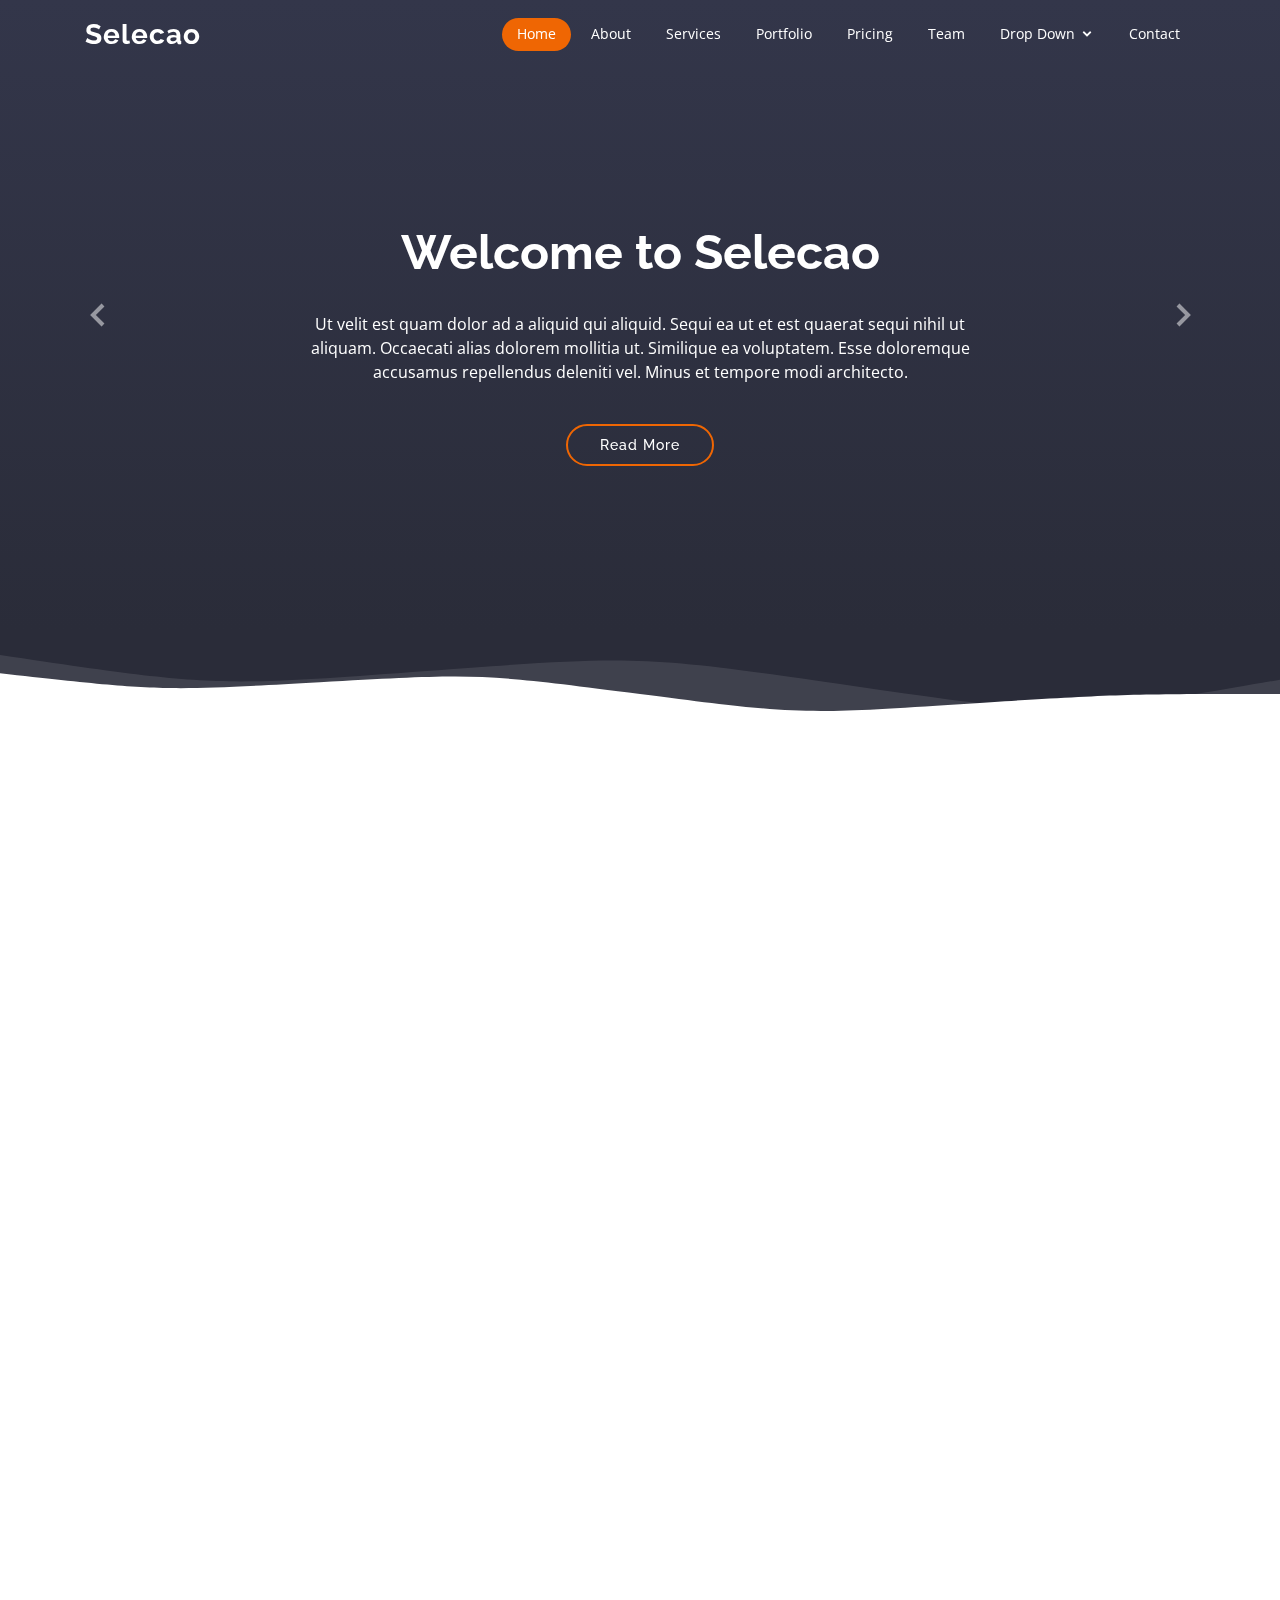
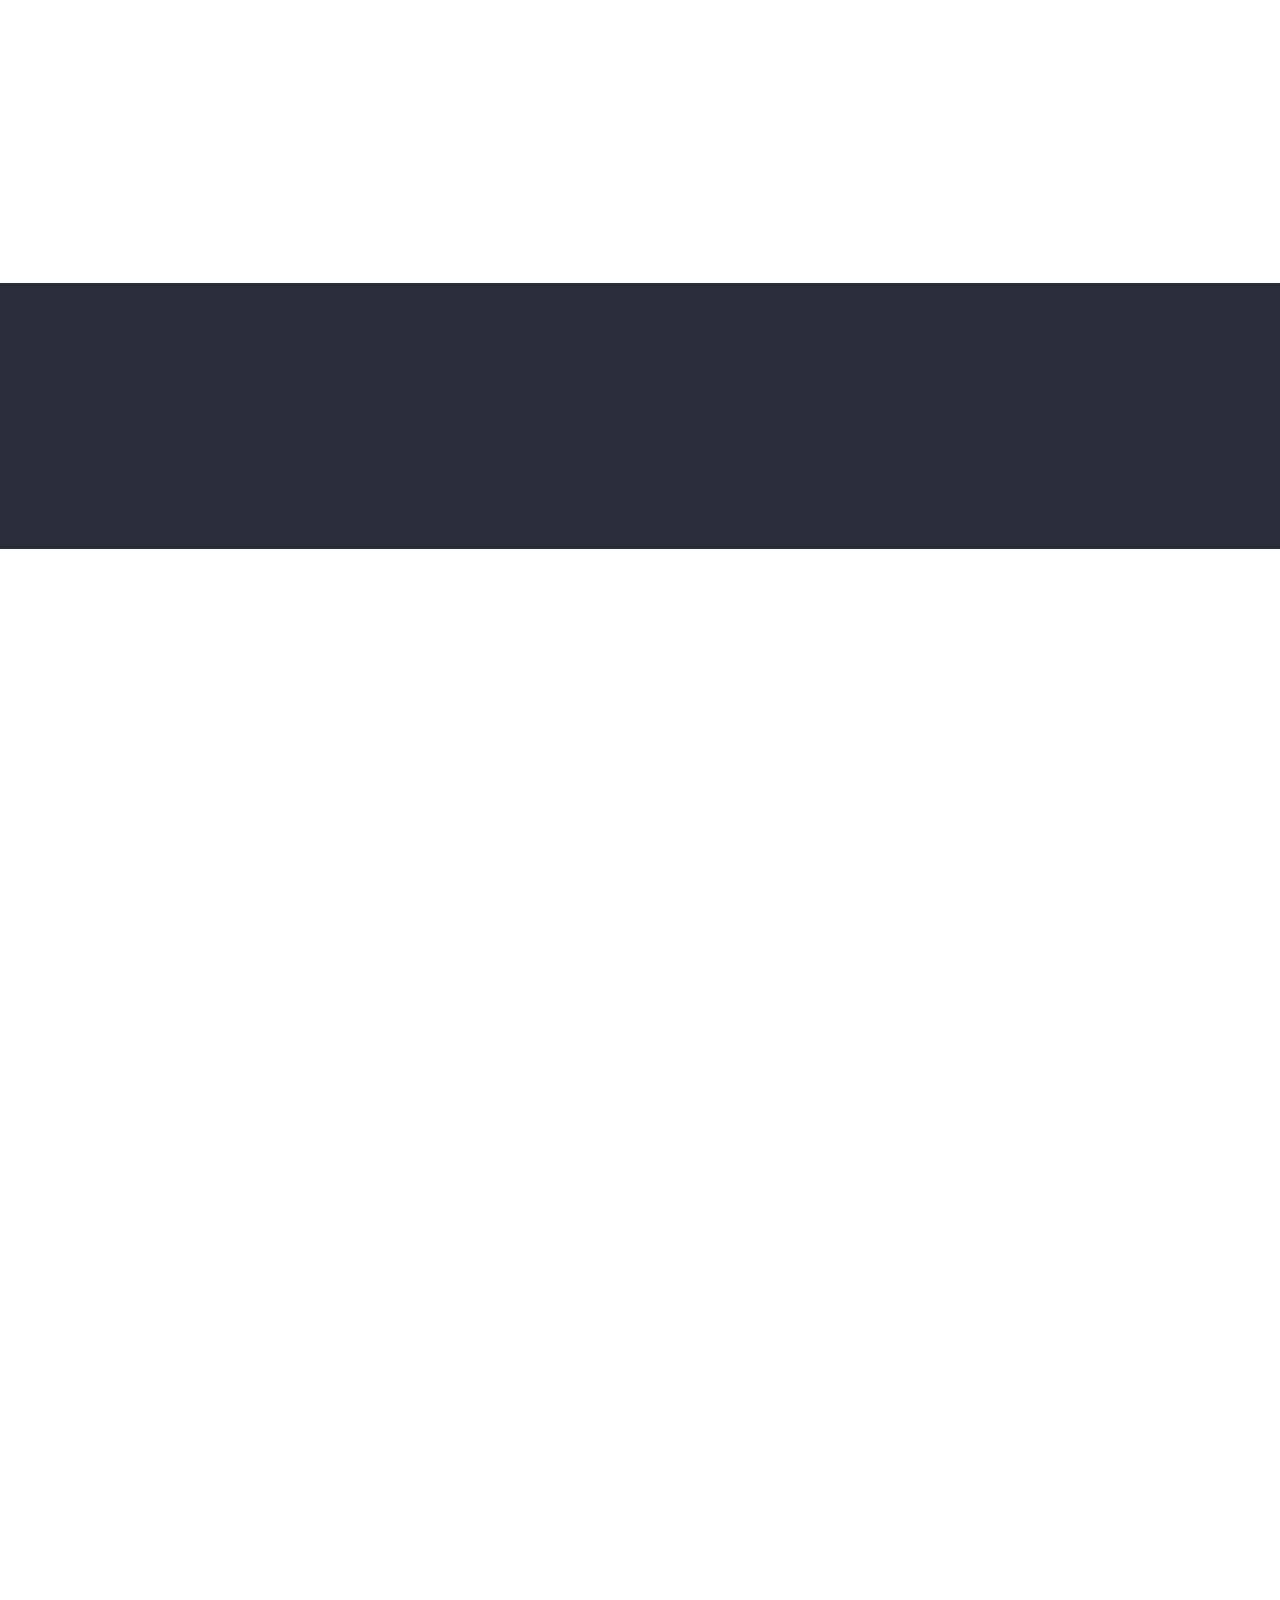
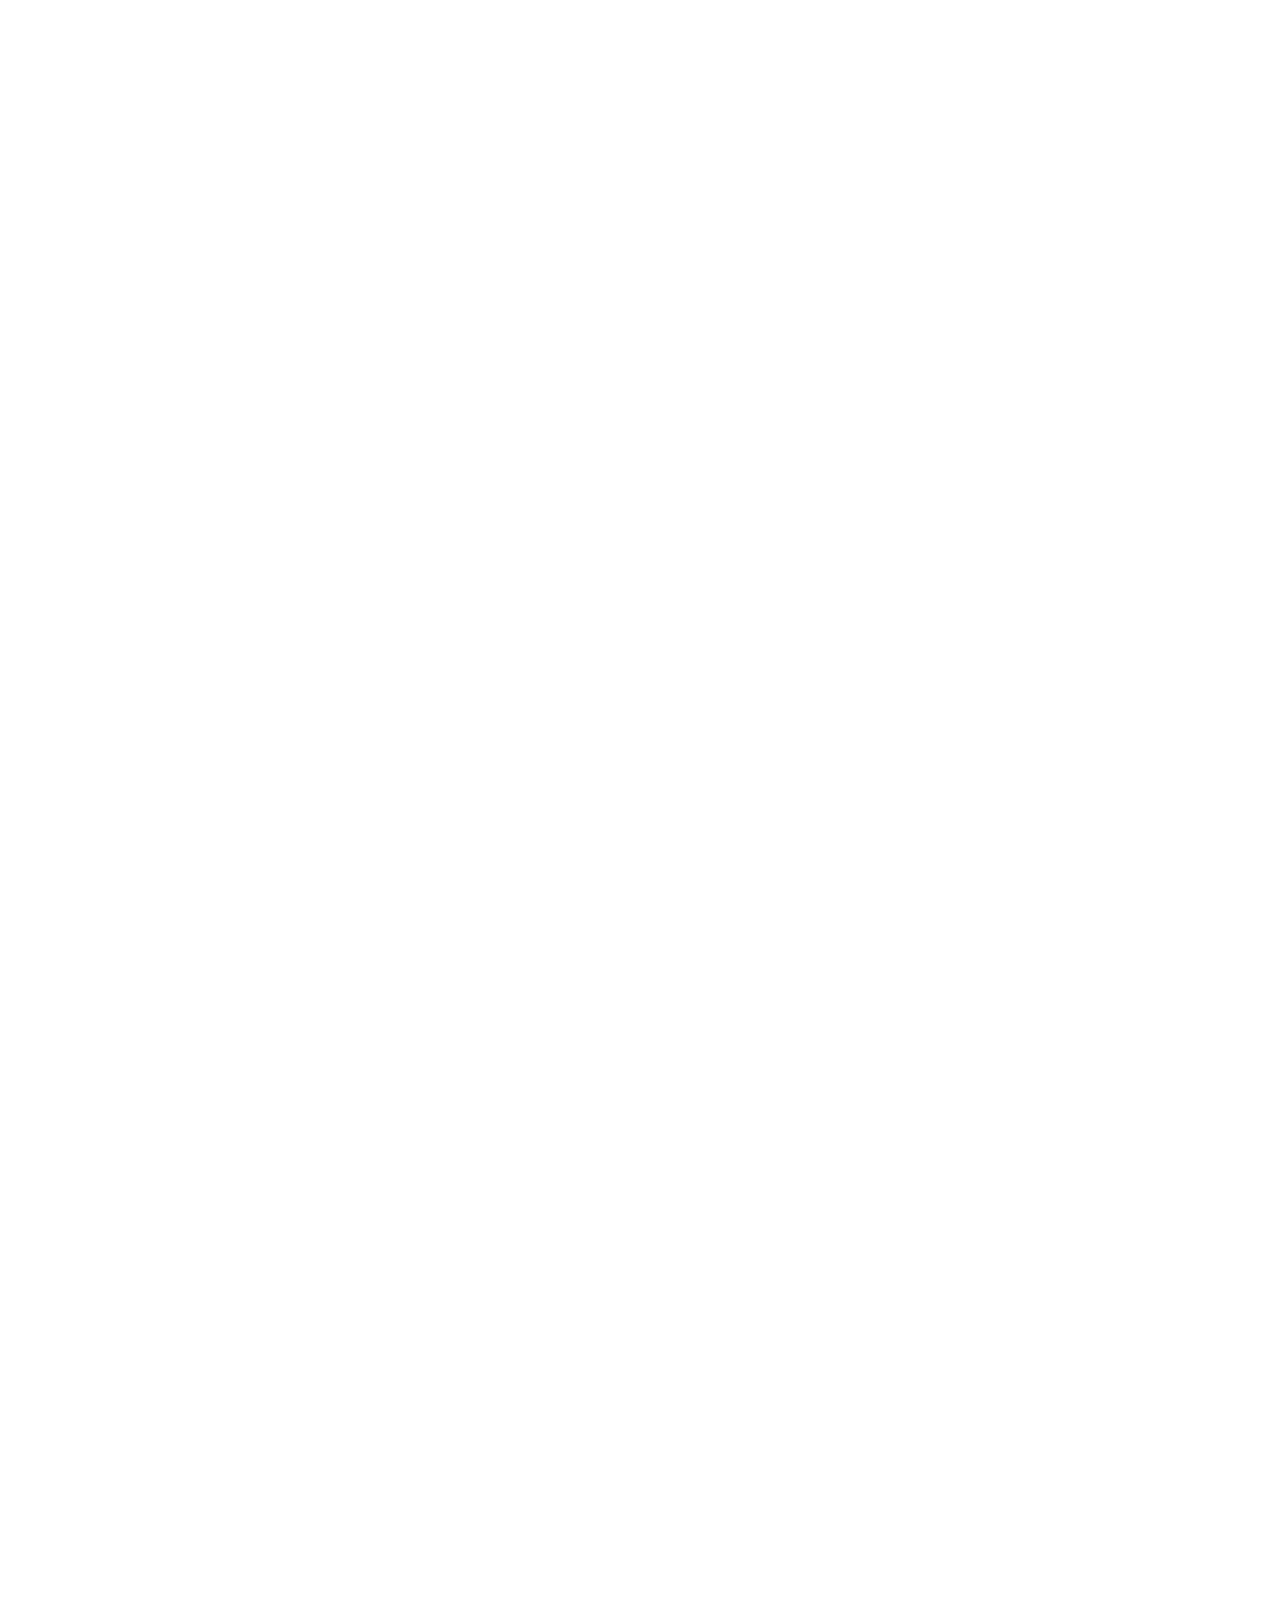
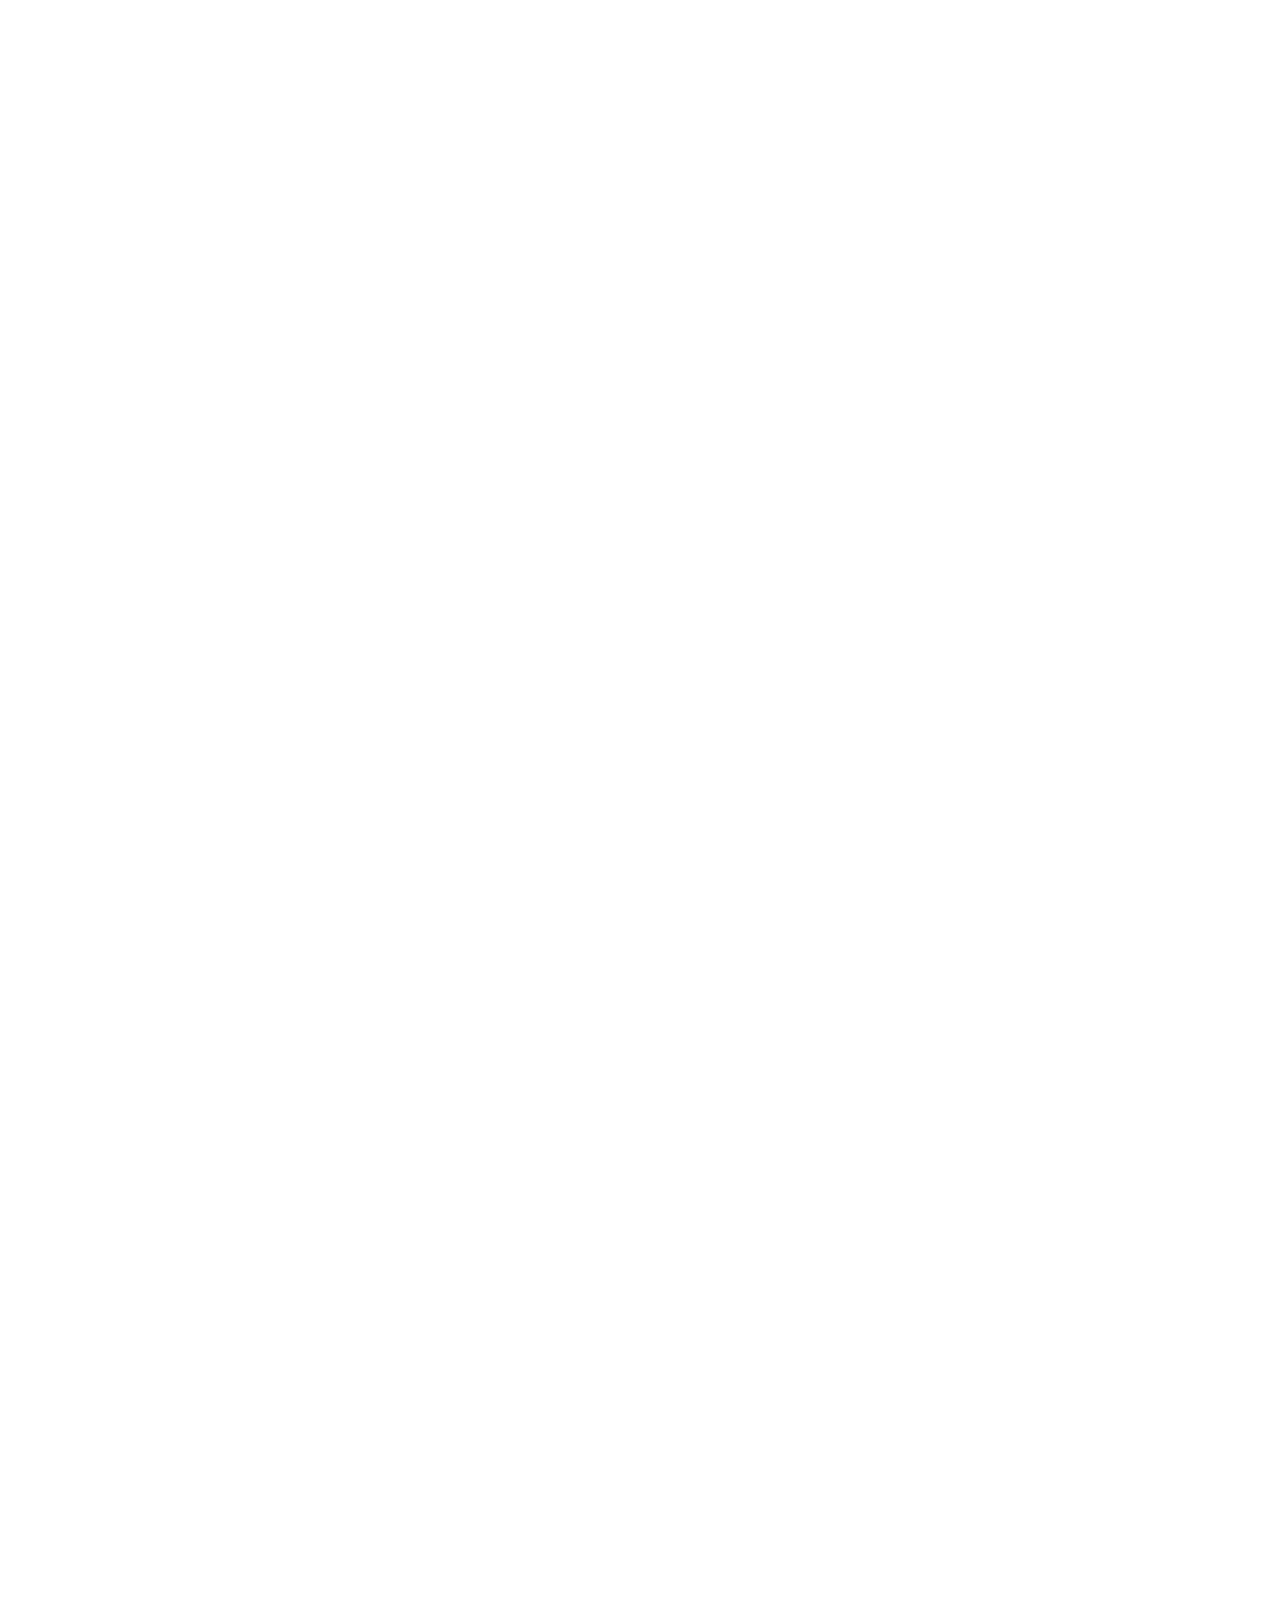
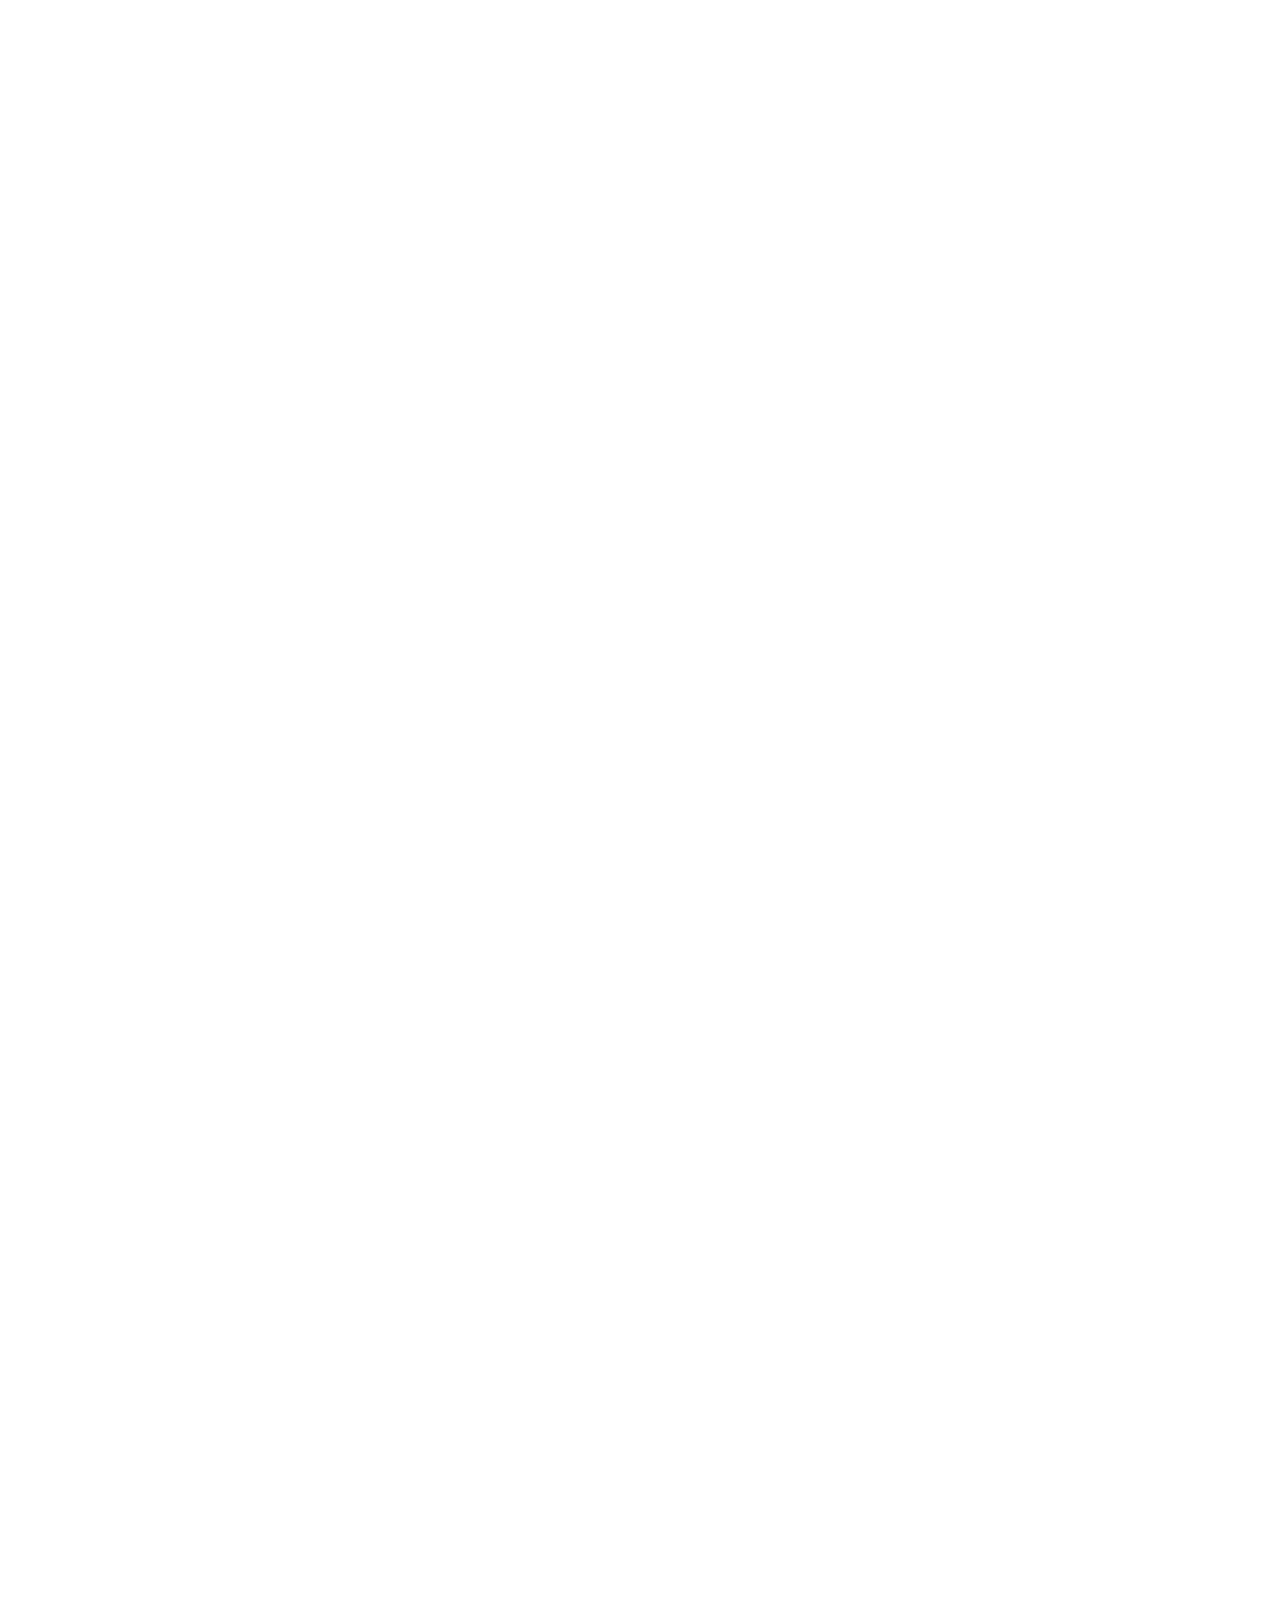
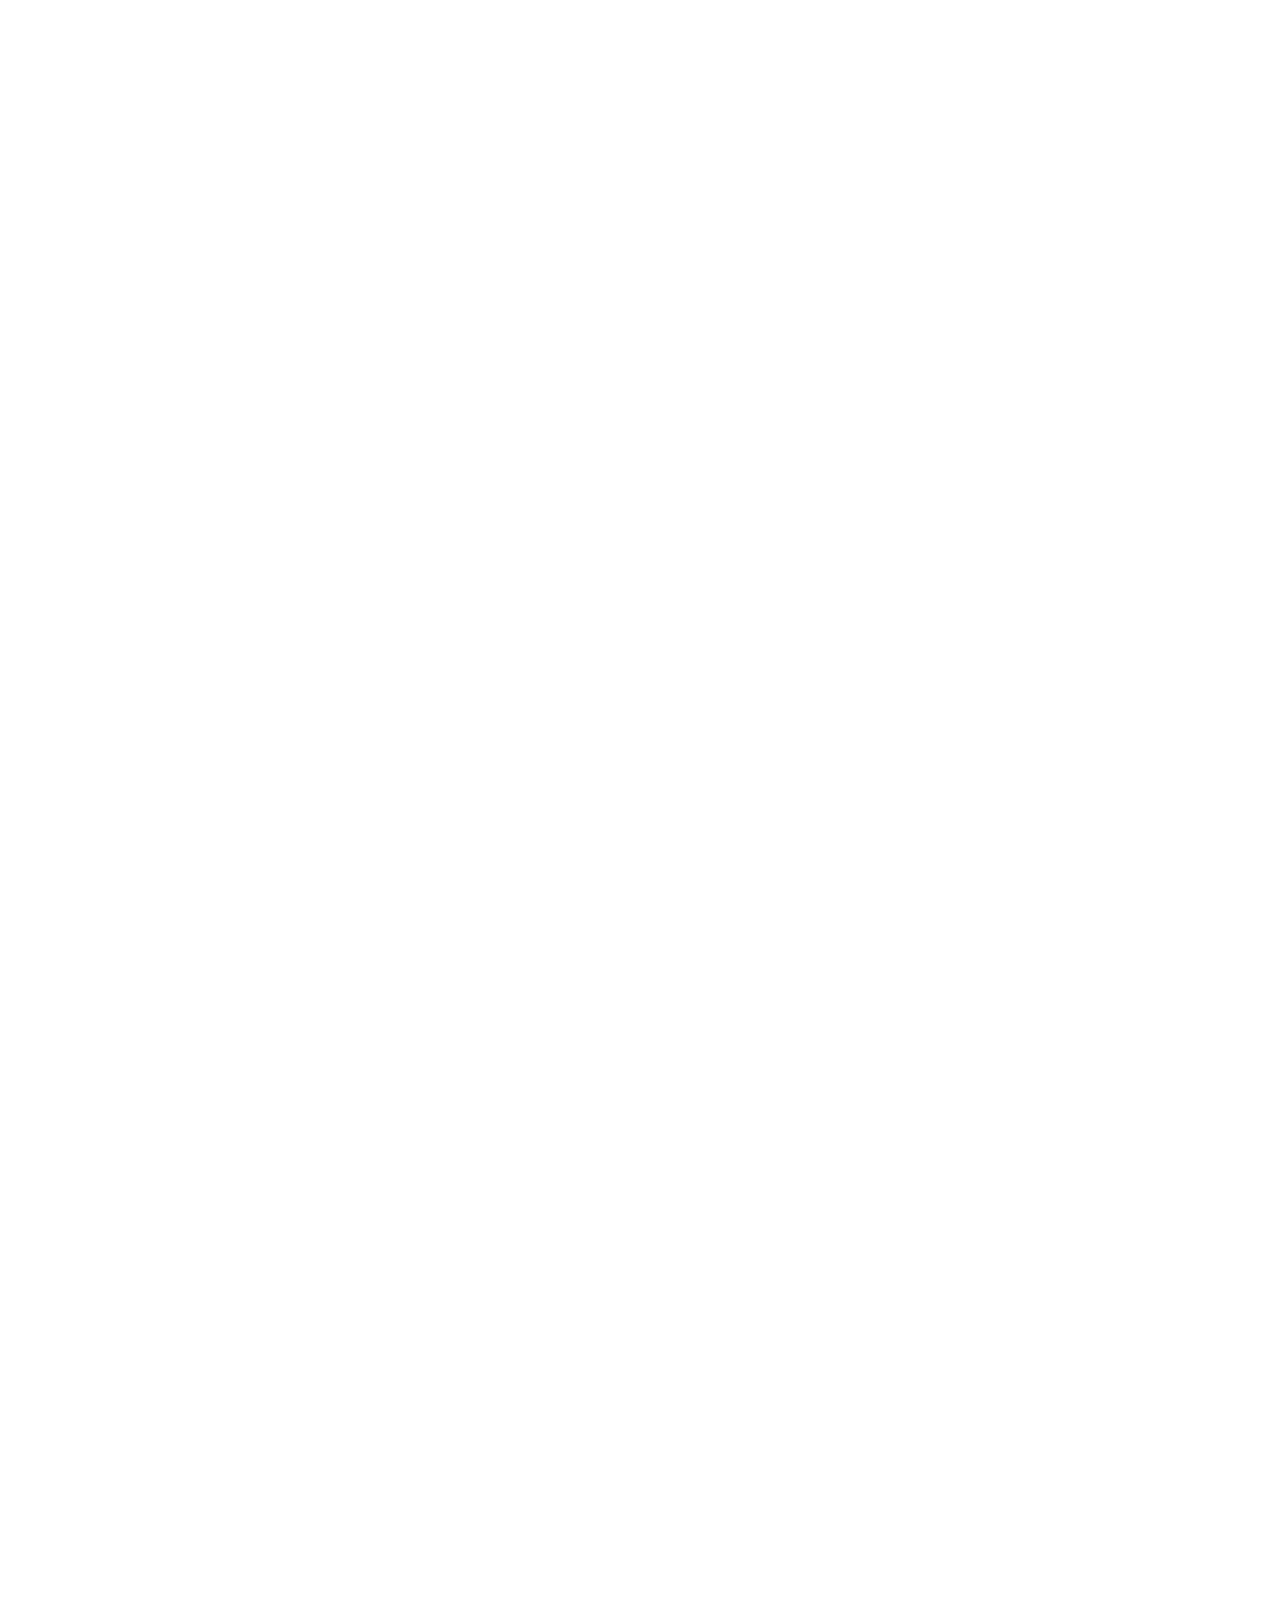
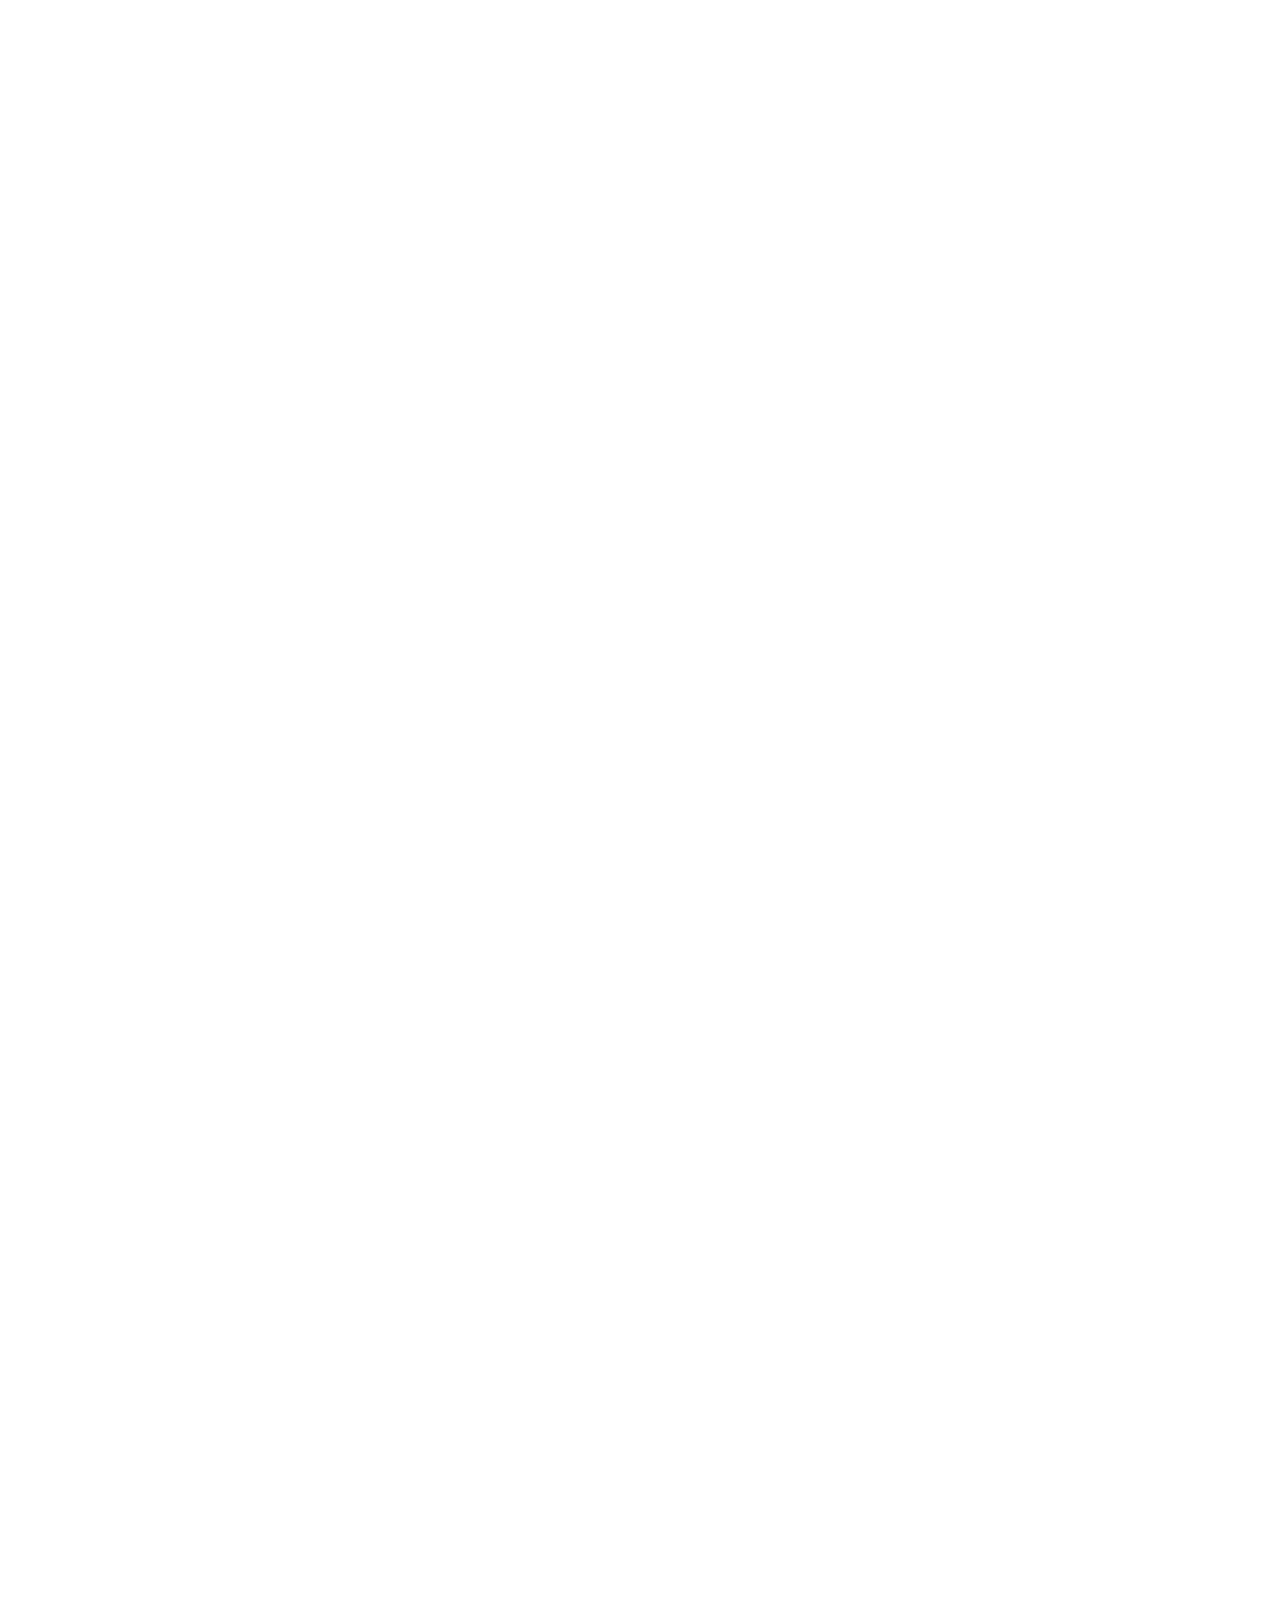
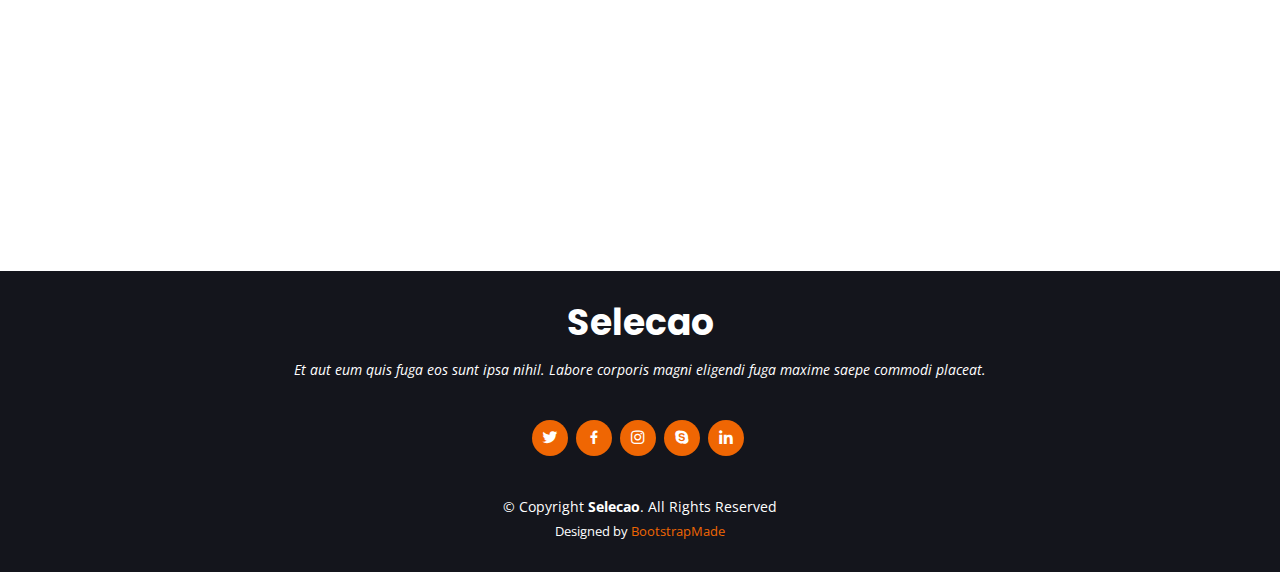
==== templates/index.html @ f1812b54 "Added Bootstrap Template files to web app, no content yet" ====
<!DOCTYPE html>
<html lang="en">

<head>
  <meta charset="utf-8">
  <meta content="width=device-width, initial-scale=1.0" name="viewport">

  <title>Selecao Bootstrap Template - Index</title>
  <meta content="" name="descriptison">
  <meta content="" name="keywords">

  <!-- Favicons -->
  <link href="../static/img/favicon.png" rel="icon">
  <link href="../static/img/apple-touch-icon.png" rel="apple-touch-icon">

  <!-- Google Fonts -->
  <link href="https://fonts.googleapis.com/css?family=Open+Sans:300,300i,400,400i,600,600i,700,700i|Raleway:300,300i,400,400i,500,500i,600,600i,700,700i|Poppins:300,300i,400,400i,500,500i,600,600i,700,700i" rel="stylesheet">

  <!-- Vendor CSS Files -->
  <link href="../static/vendor/bootstrap/css/bootstrap.min.css" rel="stylesheet">
  <link href="../static/vendor/icofont/icofont.min.css" rel="stylesheet">
  <link href="../static/vendor/boxicons/css/boxicons.min.css" rel="stylesheet">
  <link href="../static/vendor/animate.css/animate.min.css" rel="stylesheet">
  <link href="../static/vendor/remixicon/remixicon.css" rel="stylesheet">
  <link href="../static/vendor/line-awesome/css/line-awesome.min.css" rel="stylesheet">
  <link href="../static/vendor/venobox/venobox.css" rel="stylesheet">
  <link href="../static/vendor/owl.carousel/../static/owl.carousel.min.css" rel="stylesheet">
  <link href="../static/vendor/aos/aos.css" rel="stylesheet">

  <!-- Template Main CSS File -->
  <link href="../static/css/style.css" rel="stylesheet">

  <!-- =======================================================
  * Template Name: Selecao - v2.0.0
  * Template URL: https://bootstrapmade.com/selecao-bootstrap-template/
  * Author: BootstrapMade.com
  * License: https://bootstrapmade.com/license/
  ======================================================== -->
</head>

<body>

  <!-- ======= Header ======= -->
  <header id="header" class="fixed-top d-flex align-items-center  header-transparent ">
    <div class="container d-flex align-items-center">

      <div class="logo mr-auto">
        <h1 class="text-light"><a href="index.html">Selecao</a></h1>
        <!-- Uncomment below if you prefer to use an image logo -->
        <!-- <a href="index.html"><img src="../static/img/logo.png" alt="" class="img-fluid"></a>-->
      </div>

      <nav class="nav-menu d-none d-lg-block">
        <ul>
          <li class="active"><a href="index.html">Home</a></li>
          <li><a href="#about">About</a></li>
          <li><a href="#services">Services</a></li>
          <li><a href="#portfolio">Portfolio</a></li>
          <li><a href="#pricing">Pricing</a></li>
          <li><a href="#team">Team</a></li>
          <li class="drop-down"><a href="">Drop Down</a>
            <ul>
              <li><a href="#">Drop Down 1</a></li>
              <li class="drop-down"><a href="#">Drop Down 2</a>
                <ul>
                  <li><a href="#">Deep Drop Down 1</a></li>
                  <li><a href="#">Deep Drop Down 2</a></li>
                  <li><a href="#">Deep Drop Down 3</a></li>
                  <li><a href="#">Deep Drop Down 4</a></li>
                  <li><a href="#">Deep Drop Down 5</a></li>
                </ul>
              </li>
              <li><a href="#">Drop Down 3</a></li>
              <li><a href="#">Drop Down 4</a></li>
              <li><a href="#">Drop Down 5</a></li>
            </ul>
          </li>
          <li><a href="#contact">Contact</a></li>

        </ul>
      </nav><!-- .nav-menu -->

    </div>
  </header><!-- End Header -->

  <!-- ======= Hero Section ======= -->
  <section id="hero" class="d-flex justify-cntent-center align-items-center">
    <div id="heroCarousel" class="container carousel carousel-fade" data-ride="carousel">

      <!-- Slide 1 -->
      <div class="carousel-item active">
        <div class="carousel-container">
          <h2 class="animated fadeInDown">Welcome to <span>Selecao</span></h2>
          <p class="animated fadeInUp">Ut velit est quam dolor ad a aliquid qui aliquid. Sequi ea ut et est quaerat sequi nihil ut aliquam. Occaecati alias dolorem mollitia ut. Similique ea voluptatem. Esse doloremque accusamus repellendus deleniti vel. Minus et tempore modi architecto.</p>
          <a href="#about" class="btn-get-started animated fadeInUp scrollto">Read More</a>
        </div>
      </div>

      <!-- Slide 2 -->
      <div class="carousel-item">
        <div class="carousel-container">
          <h2 class="animated fadeInDown">Lorem Ipsum Dolor</h2>
          <p class="animated fadeInUp">Ut velit est quam dolor ad a aliquid qui aliquid. Sequi ea ut et est quaerat sequi nihil ut aliquam. Occaecati alias dolorem mollitia ut. Similique ea voluptatem. Esse doloremque accusamus repellendus deleniti vel. Minus et tempore modi architecto.</p>
          <a href="#about" class="btn-get-started animated fadeInUp scrollto">Read More</a>
        </div>
      </div>

      <!-- Slide 3 -->
      <div class="carousel-item">
        <div class="carousel-container">
          <h2 class="animated fadeInDown">Sequi ea ut et est quaerat</h2>
          <p class="animated fadeInUp">Ut velit est quam dolor ad a aliquid qui aliquid. Sequi ea ut et est quaerat sequi nihil ut aliquam. Occaecati alias dolorem mollitia ut. Similique ea voluptatem. Esse doloremque accusamus repellendus deleniti vel. Minus et tempore modi architecto.</p>
          <a href="#about" class="btn-get-started animated fadeInUp scrollto">Read More</a>
        </div>
      </div>

      <a class="carousel-control-prev" href="#heroCarousel" role="button" data-slide="prev">
        <span class="carousel-control-prev-icon bx bx-chevron-left" aria-hidden="true"></span>
        <span class="sr-only">Previous</span>
      </a>

      <a class="carousel-control-next" href="#heroCarousel" role="button" data-slide="next">
        <span class="carousel-control-next-icon bx bx-chevron-right" aria-hidden="true"></span>
        <span class="sr-only">Next</span>
      </a>

    </div>
  </section><!-- End Hero -->

  <div class="hero-waves">
    <svg width="100%" height="100%" version="1.1" xmlns="http://www.w3.org/2000/svg" class="wave">
      <defs></defs>
      <path id="wave1" d="" />
    </svg>
    <svg width="100%" height="100%" version="1.1" xmlns="http://www.w3.org/2000/svg" class="wave">
      <defs></defs>
      <path id="wave2" d="" />
    </svg>
  </div>

  <main id="main">

    <!-- ======= About Section ======= -->
    <section id="about" class="about">
      <div class="container">

        <div class="section-title" data-aos="zoom-out">
          <h2>About</h2>
          <p>Who we are</p>
        </div>

        <div class="row content" data-aos="fade-up">
          <div class="col-lg-6">
            <p>
              Lorem ipsum dolor sit amet, consectetur adipiscing elit, sed do eiusmod tempor incididunt ut labore et dolore
              magna aliqua.
            </p>
            <ul>
              <li><i class="ri-check-double-line"></i> Ullamco laboris nisi ut aliquip ex ea commodo consequat</li>
              <li><i class="ri-check-double-line"></i> Duis aute irure dolor in reprehenderit in voluptate velit</li>
              <li><i class="ri-check-double-line"></i> Ullamco laboris nisi ut aliquip ex ea commodo consequat</li>
            </ul>
          </div>
          <div class="col-lg-6 pt-4 pt-lg-0">
            <p>
              Ullamco laboris nisi ut aliquip ex ea commodo consequat. Duis aute irure dolor in reprehenderit in voluptate
              velit esse cillum dolore eu fugiat nulla pariatur. Excepteur sint occaecat cupidatat non proident, sunt in
              culpa qui officia deserunt mollit anim id est laborum.
            </p>
            <a href="#" class="btn-learn-more">Learn More</a>
          </div>
        </div>

      </div>
    </section><!-- End About Section -->

    <!-- ======= Features Section ======= -->
    <section id="features" class="features">
      <div class="container">

        <ul class="nav nav-tabs row d-flex">
          <li class="nav-item col-3" data-aos="zoom-in">
            <a class="nav-link active show" data-toggle="tab" href="#tab-1">
              <i class="ri-gps-line"></i>
              <h4 class="d-none d-lg-block">Modi sit est dela pireda nest</h4>
            </a>
          </li>
          <li class="nav-item col-3" data-aos="zoom-in" data-aos-delay="100">
            <a class="nav-link" data-toggle="tab" href="#tab-2">
              <i class="ri-body-scan-line"></i>
              <h4 class="d-none d-lg-block">Unde praesenti mara setra le</h4>
            </a>
          </li>
          <li class="nav-item col-3" data-aos="zoom-in" data-aos-delay="200">
            <a class="nav-link" data-toggle="tab" href="#tab-3">
              <i class="ri-sun-line"></i>
              <h4 class="d-none d-lg-block">Pariatur explica nitro dela</h4>
            </a>
          </li>
          <li class="nav-item col-3" data-aos="zoom-in" data-aos-delay="300">
            <a class="nav-link" data-toggle="tab" href="#tab-4">
              <i class="ri-store-line"></i>
              <h4 class="d-none d-lg-block">Nostrum qui dile node</h4>
            </a>
          </li>
        </ul>

        <div class="tab-content" data-aos="fade-up">
          <div class="tab-pane active show" id="tab-1">
            <div class="row">
              <div class="col-lg-6 order-2 order-lg-1 mt-3 mt-lg-0">
                <h3>Voluptatem dignissimos provident quasi corporis voluptates sit assumenda.</h3>
                <p class="font-italic">
                  Lorem ipsum dolor sit amet, consectetur adipiscing elit, sed do eiusmod tempor incididunt ut labore et dolore
                  magna aliqua.
                </p>
                <ul>
                  <li><i class="ri-check-double-line"></i> Ullamco laboris nisi ut aliquip ex ea commodo consequat.</li>
                  <li><i class="ri-check-double-line"></i> Duis aute irure dolor in reprehenderit in voluptate velit.</li>
                  <li><i class="ri-check-double-line"></i> Ullamco laboris nisi ut aliquip ex ea commodo consequat. Duis aute irure dolor in reprehenderit in voluptate trideta storacalaperda mastiro dolore eu fugiat nulla pariatur.</li>
                </ul>
                <p>
                  Ullamco laboris nisi ut aliquip ex ea commodo consequat. Duis aute irure dolor in reprehenderit in voluptate
                  velit esse cillum dolore eu fugiat nulla pariatur. Excepteur sint occaecat cupidatat non proident, sunt in
                  culpa qui officia deserunt mollit anim id est laborum
                </p>
              </div>
              <div class="col-lg-6 order-1 order-lg-2 text-center">
                <img src="../static/img/features-1.png" alt="" class="img-fluid">
              </div>
            </div>
          </div>
          <div class="tab-pane" id="tab-2">
            <div class="row">
              <div class="col-lg-6 order-2 order-lg-1 mt-3 mt-lg-0">
                <h3>Neque exercitationem debitis soluta quos debitis quo mollitia officia est</h3>
                <p>
                  Ullamco laboris nisi ut aliquip ex ea commodo consequat. Duis aute irure dolor in reprehenderit in voluptate
                  velit esse cillum dolore eu fugiat nulla pariatur. Excepteur sint occaecat cupidatat non proident, sunt in
                  culpa qui officia deserunt mollit anim id est laborum
                </p>
                <p class="font-italic">
                  Lorem ipsum dolor sit amet, consectetur adipiscing elit, sed do eiusmod tempor incididunt ut labore et dolore
                  magna aliqua.
                </p>
                <ul>
                  <li><i class="ri-check-double-line"></i> Ullamco laboris nisi ut aliquip ex ea commodo consequat.</li>
                  <li><i class="ri-check-double-line"></i> Duis aute irure dolor in reprehenderit in voluptate velit.</li>
                  <li><i class="ri-check-double-line"></i> Provident mollitia neque rerum asperiores dolores quos qui a. Ipsum neque dolor voluptate nisi sed.</li>
                  <li><i class="ri-check-double-line"></i> Ullamco laboris nisi ut aliquip ex ea commodo consequat. Duis aute irure dolor in reprehenderit in voluptate trideta storacalaperda mastiro dolore eu fugiat nulla pariatur.</li>
                </ul>
              </div>
              <div class="col-lg-6 order-1 order-lg-2 text-center">
                <img src="../static/img/features-2.png" alt="" class="img-fluid">
              </div>
            </div>
          </div>
          <div class="tab-pane" id="tab-3">
            <div class="row">
              <div class="col-lg-6 order-2 order-lg-1 mt-3 mt-lg-0">
                <h3>Voluptatibus commodi ut accusamus ea repudiandae ut autem dolor ut assumenda</h3>
                <p>
                  Ullamco laboris nisi ut aliquip ex ea commodo consequat. Duis aute irure dolor in reprehenderit in voluptate
                  velit esse cillum dolore eu fugiat nulla pariatur. Excepteur sint occaecat cupidatat non proident, sunt in
                  culpa qui officia deserunt mollit anim id est laborum
                </p>
                <ul>
                  <li><i class="ri-check-double-line"></i> Ullamco laboris nisi ut aliquip ex ea commodo consequat.</li>
                  <li><i class="ri-check-double-line"></i> Duis aute irure dolor in reprehenderit in voluptate velit.</li>
                  <li><i class="ri-check-double-line"></i> Provident mollitia neque rerum asperiores dolores quos qui a. Ipsum neque dolor voluptate nisi sed.</li>
                </ul>
                <p class="font-italic">
                  Lorem ipsum dolor sit amet, consectetur adipiscing elit, sed do eiusmod tempor incididunt ut labore et dolore
                  magna aliqua.
                </p>
              </div>
              <div class="col-lg-6 order-1 order-lg-2 text-center">
                <img src="../static/img/features-3.png" alt="" class="img-fluid">
              </div>
            </div>
          </div>
          <div class="tab-pane" id="tab-4">
            <div class="row">
              <div class="col-lg-6 order-2 order-lg-1 mt-3 mt-lg-0">
                <h3>Omnis fugiat ea explicabo sunt dolorum asperiores sequi inventore rerum</h3>
                <p>
                  Ullamco laboris nisi ut aliquip ex ea commodo consequat. Duis aute irure dolor in reprehenderit in voluptate
                  velit esse cillum dolore eu fugiat nulla pariatur. Excepteur sint occaecat cupidatat non proident, sunt in
                  culpa qui officia deserunt mollit anim id est laborum
                </p>
                <p class="font-italic">
                  Lorem ipsum dolor sit amet, consectetur adipiscing elit, sed do eiusmod tempor incididunt ut labore et dolore
                  magna aliqua.
                </p>
                <ul>
                  <li><i class="ri-check-double-line"></i> Ullamco laboris nisi ut aliquip ex ea commodo consequat.</li>
                  <li><i class="ri-check-double-line"></i> Duis aute irure dolor in reprehenderit in voluptate velit.</li>
                  <li><i class="ri-check-double-line"></i> Ullamco laboris nisi ut aliquip ex ea commodo consequat. Duis aute irure dolor in reprehenderit in voluptate trideta storacalaperda mastiro dolore eu fugiat nulla pariatur.</li>
                </ul>
              </div>
              <div class="col-lg-6 order-1 order-lg-2 text-center">
                <img src="../static/img/features-4.png" alt="" class="img-fluid">
              </div>
            </div>
          </div>
        </div>

      </div>
    </section><!-- End Features Section -->

    <!-- ======= Cta Section ======= -->
    <section id="cta" class="cta">
      <div class="container">

        <div class="row" data-aos="zoom-out">
          <div class="col-lg-9 text-center text-lg-left">
            <h3>Call To Action</h3>
            <p> Duis aute irure dolor in reprehenderit in voluptate velit esse cillum dolore eu fugiat nulla pariatur. Excepteur sint occaecat cupidatat non proident, sunt in culpa qui officia deserunt mollit anim id est laborum.</p>
          </div>
          <div class="col-lg-3 cta-btn-container text-center">
            <a class="cta-btn align-middle" href="#">Call To Action</a>
          </div>
        </div>

      </div>
    </section><!-- End Cta Section -->

    <!-- ======= Services Section ======= -->
    <section id="services" class="services">
      <div class="container">

        <div class="section-title" data-aos="zoom-out">
          <h2>Services</h2>
          <p>What we do offer</p>
        </div>

        <div class="row">
          <div class="col-lg-4 col-md-6">
            <div class="icon-box" data-aos="zoom-in-left">
              <div class="icon"><i class="las la-basketball-ball" style="color: #ff689b;"></i></div>
              <h4 class="title"><a href="">Lorem Ipsum</a></h4>
              <p class="description">Voluptatum deleniti atque corrupti quos dolores et quas molestias excepturi sint occaecati cupiditate non provident</p>
            </div>
          </div>
          <div class="col-lg-4 col-md-6 mt-5 mt-md-0">
            <div class="icon-box" data-aos="zoom-in-left" data-aos-delay="100">
              <div class="icon"><i class="las la-book" style="color: #e9bf06;"></i></div>
              <h4 class="title"><a href="">Dolor Sitema</a></h4>
              <p class="description">Minim veniam, quis nostrud exercitation ullamco laboris nisi ut aliquip ex ea commodo consequat tarad limino ata</p>
            </div>
          </div>

          <div class="col-lg-4 col-md-6 mt-5 mt-lg-0 ">
            <div class="icon-box" data-aos="zoom-in-left" data-aos-delay="200">
              <div class="icon"><i class="las la-file-alt" style="color: #3fcdc7;"></i></div>
              <h4 class="title"><a href="">Sed ut perspiciatis</a></h4>
              <p class="description">Duis aute irure dolor in reprehenderit in voluptate velit esse cillum dolore eu fugiat nulla pariatur</p>
            </div>
          </div>
          <div class="col-lg-4 col-md-6 mt-5">
            <div class="icon-box" data-aos="zoom-in-left" data-aos-delay="300">
              <div class="icon"><i class="las la-tachometer-alt" style="color:#41cf2e;"></i></div>
              <h4 class="title"><a href="">Magni Dolores</a></h4>
              <p class="description">Excepteur sint occaecat cupidatat non proident, sunt in culpa qui officia deserunt mollit anim id est laborum</p>
            </div>
          </div>

          <div class="col-lg-4 col-md-6 mt-5">
            <div class="icon-box" data-aos="zoom-in-left" data-aos-delay="400">
              <div class="icon"><i class="las la-globe-americas" style="color: #d6ff22;"></i></div>
              <h4 class="title"><a href="">Nemo Enim</a></h4>
              <p class="description">At vero eos et accusamus et iusto odio dignissimos ducimus qui blanditiis praesentium voluptatum deleniti atque</p>
            </div>
          </div>
          <div class="col-lg-4 col-md-6 mt-5">
            <div class="icon-box" data-aos="zoom-in-left" data-aos-delay="500">
              <div class="icon"><i class="las la-clock" style="color: #4680ff;"></i></div>
              <h4 class="title"><a href="">Eiusmod Tempor</a></h4>
              <p class="description">Et harum quidem rerum facilis est et expedita distinctio. Nam libero tempore, cum soluta nobis est eligendi</p>
            </div>
          </div>
        </div>

      </div>
    </section><!-- End Services Section -->

    <!-- ======= Portfolio Section ======= -->
    <section id="portfolio" class="portfolio">
      <div class="container">

        <div class="section-title" data-aos="zoom-out">
          <h2>Portfolio</h2>
          <p>What we've done</p>
        </div>

        <ul id="portfolio-flters" class="d-flex justify-content-end" data-aos="fade-up">
          <li data-filter="*" class="filter-active">All</li>
          <li data-filter=".filter-app">App</li>
          <li data-filter=".filter-card">Card</li>
          <li data-filter=".filter-web">Web</li>
        </ul>

        <div class="row portfolio-container" data-aos="fade-up">

          <div class="col-lg-4 col-md-6 portfolio-item filter-app">
            <div class="portfolio-img"><img src="../static/img/portfolio/portfolio-1.jpg" class="img-fluid" alt=""></div>
            <div class="portfolio-info">
              <h4>App 1</h4>
              <p>App</p>
              <a href="../static/img/portfolio/portfolio-1.jpg" data-gall="portfolioGallery" class="venobox preview-link" title="App 1"><i class="bx bx-plus"></i></a>
              <a href="portfolio-details.html" class="details-link" title="More Details"><i class="bx bx-link"></i></a>
            </div>
          </div>

          <div class="col-lg-4 col-md-6 portfolio-item filter-web">
            <div class="portfolio-img"><img src="../static/img/portfolio/portfolio-2.jpg" class="img-fluid" alt=""></div>
            <div class="portfolio-info">
              <h4>Web 3</h4>
              <p>Web</p>
              <a href="../static/img/portfolio/portfolio-2.jpg" data-gall="portfolioGallery" class="venobox preview-link" title="Web 3"><i class="bx bx-plus"></i></a>
              <a href="portfolio-details.html" class="details-link" title="More Details"><i class="bx bx-link"></i></a>
            </div>
          </div>

          <div class="col-lg-4 col-md-6 portfolio-item filter-app">
            <div class="portfolio-img"><img src="../static/img/portfolio/portfolio-3.jpg" class="img-fluid" alt=""></div>
            <div class="portfolio-info">
              <h4>App 2</h4>
              <p>App</p>
              <a href="../static/img/portfolio/portfolio-3.jpg" data-gall="portfolioGallery" class="venobox preview-link" title="App 2"><i class="bx bx-plus"></i></a>
              <a href="portfolio-details.html" class="details-link" title="More Details"><i class="bx bx-link"></i></a>
            </div>
          </div>

          <div class="col-lg-4 col-md-6 portfolio-item filter-card">
            <div class="portfolio-img"><img src="../static/img/portfolio/portfolio-4.jpg" class="img-fluid" alt=""></div>
            <div class="portfolio-info">
              <h4>Card 2</h4>
              <p>Card</p>
              <a href="../static/img/portfolio/portfolio-4.jpg" data-gall="portfolioGallery" class="venobox preview-link" title="Card 2"><i class="bx bx-plus"></i></a>
              <a href="portfolio-details.html" class="details-link" title="More Details"><i class="bx bx-link"></i></a>
            </div>
          </div>

          <div class="col-lg-4 col-md-6 portfolio-item filter-web">
            <div class="portfolio-img"><img src="../static/img/portfolio/portfolio-5.jpg" class="img-fluid" alt=""></div>
            <div class="portfolio-info">
              <h4>Web 2</h4>
              <p>Web</p>
              <a href="../static/img/portfolio/portfolio-5.jpg" data-gall="portfolioGallery" class="venobox preview-link" title="Web 2"><i class="bx bx-plus"></i></a>
              <a href="portfolio-details.html" class="details-link" title="More Details"><i class="bx bx-link"></i></a>
            </div>
          </div>

          <div class="col-lg-4 col-md-6 portfolio-item filter-app">
            <div class="portfolio-img"><img src="../static/img/portfolio/portfolio-6.jpg" class="img-fluid" alt=""></div>
            <div class="portfolio-info">
              <h4>App 3</h4>
              <p>App</p>
              <a href="../static/img/portfolio/portfolio-6.jpg" data-gall="portfolioGallery" class="venobox preview-link" title="App 3"><i class="bx bx-plus"></i></a>
              <a href="portfolio-details.html" class="details-link" title="More Details"><i class="bx bx-link"></i></a>
            </div>
          </div>

          <div class="col-lg-4 col-md-6 portfolio-item filter-card">
            <div class="portfolio-img"><img src="../static/img/portfolio/portfolio-7.jpg" class="img-fluid" alt=""></div>
            <div class="portfolio-info">
              <h4>Card 1</h4>
              <p>Card</p>
              <a href="../static/img/portfolio/portfolio-7.jpg" data-gall="portfolioGallery" class="venobox preview-link" title="Card 1"><i class="bx bx-plus"></i></a>
              <a href="portfolio-details.html" class="details-link" title="More Details"><i class="bx bx-link"></i></a>
            </div>
          </div>

          <div class="col-lg-4 col-md-6 portfolio-item filter-card">
            <div class="portfolio-img"><img src="../static/img/portfolio/portfolio-8.jpg" class="img-fluid" alt=""></div>
            <div class="portfolio-info">
              <h4>Card 3</h4>
              <p>Card</p>
              <a href="../static/img/portfolio/portfolio-8.jpg" data-gall="portfolioGallery" class="venobox preview-link" title="Card 3"><i class="bx bx-plus"></i></a>
              <a href="portfolio-details.html" class="details-link" title="More Details"><i class="bx bx-link"></i></a>
            </div>
          </div>

          <div class="col-lg-4 col-md-6 portfolio-item filter-web">
            <div class="portfolio-img"><img src="../static/img/portfolio/portfolio-9.jpg" class="img-fluid" alt=""></div>
            <div class="portfolio-info">
              <h4>Web 3</h4>
              <p>Web</p>
              <a href="../static/img/portfolio/portfolio-9.jpg" data-gall="portfolioGallery" class="venobox preview-link" title="Web 3"><i class="bx bx-plus"></i></a>
              <a href="portfolio-details.html" class="details-link" title="More Details"><i class="bx bx-link"></i></a>
            </div>
          </div>

        </div>

      </div>
    </section><!-- End Portfolio Section -->

    <!-- ======= Testimonials Section ======= -->
    <section id="testimonials" class="testimonials">
      <div class="container">

        <div class="section-title" data-aos="zoom-out">
          <h2>Testimonials</h2>
          <p>What they are saying about us</p>
        </div>

        <div class="owl-carousel testimonials-carousel" data-aos="fade-up">

          <div class="testimonial-item">
            <p>
              <i class="bx bxs-quote-alt-left quote-icon-left"></i>
              Proin iaculis purus consequat sem cure digni ssim donec porttitora entum suscipit rhoncus. Accusantium quam, ultricies eget id, aliquam eget nibh et. Maecen aliquam, risus at semper.
              <i class="bx bxs-quote-alt-right quote-icon-right"></i>
            </p>
            <img src="../static/img/testimonials/testimonials-1.jpg" class="testimonial-img" alt="">
            <h3>Saul Goodman</h3>
            <h4>Ceo &amp; Founder</h4>
          </div>

          <div class="testimonial-item">
            <p>
              <i class="bx bxs-quote-alt-left quote-icon-left"></i>
              Export tempor illum tamen malis malis eram quae irure esse labore quem cillum quid cillum eram malis quorum velit fore eram velit sunt aliqua noster fugiat irure amet legam anim culpa.
              <i class="bx bxs-quote-alt-right quote-icon-right"></i>
            </p>
            <img src="../static/img/testimonials/testimonials-2.jpg" class="testimonial-img" alt="">
            <h3>Sara Wilsson</h3>
            <h4>Designer</h4>
          </div>

          <div class="testimonial-item">
            <p>
              <i class="bx bxs-quote-alt-left quote-icon-left"></i>
              Enim nisi quem export duis labore cillum quae magna enim sint quorum nulla quem veniam duis minim tempor labore quem eram duis noster aute amet eram fore quis sint minim.
              <i class="bx bxs-quote-alt-right quote-icon-right"></i>
            </p>
            <img src="../static/img/testimonials/testimonials-3.jpg" class="testimonial-img" alt="">
            <h3>Jena Karlis</h3>
            <h4>Store Owner</h4>
          </div>

          <div class="testimonial-item">
            <p>
              <i class="bx bxs-quote-alt-left quote-icon-left"></i>
              Fugiat enim eram quae cillum dolore dolor amet nulla culpa multos export minim fugiat minim velit minim dolor enim duis veniam ipsum anim magna sunt elit fore quem dolore labore illum veniam.
              <i class="bx bxs-quote-alt-right quote-icon-right"></i>
            </p>
            <img src="../static/img/testimonials/testimonials-4.jpg" class="testimonial-img" alt="">
            <h3>Matt Brandon</h3>
            <h4>Freelancer</h4>
          </div>

          <div class="testimonial-item">
            <p>
              <i class="bx bxs-quote-alt-left quote-icon-left"></i>
              Quis quorum aliqua sint quem legam fore sunt eram irure aliqua veniam tempor noster veniam enim culpa labore duis sunt culpa nulla illum cillum fugiat legam esse veniam culpa fore nisi cillum quid.
              <i class="bx bxs-quote-alt-right quote-icon-right"></i>
            </p>
            <img src="../static/img/testimonials/testimonials-5.jpg" class="testimonial-img" alt="">
            <h3>John Larson</h3>
            <h4>Entrepreneur</h4>
          </div>

        </div>

      </div>
    </section><!-- End Testimonials Section -->

    <!-- ======= Pricing Section ======= -->
    <section id="pricing" class="pricing">
      <div class="container">

        <div class="section-title" data-aos="zoom-out">
          <h2>Pricing</h2>
          <p>Our Competing Prices</p>
        </div>

        <div class="row">

          <div class="col-lg-3 col-md-6">
            <div class="box" data-aos="zoom-in">
              <h3>Free</h3>
              <h4><sup>$</sup>0<span> / month</span></h4>
              <ul>
                <li>Aida dere</li>
                <li>Nec feugiat nisl</li>
                <li>Nulla at volutpat dola</li>
                <li class="na">Pharetra massa</li>
                <li class="na">Massa ultricies mi</li>
              </ul>
              <div class="btn-wrap">
                <a href="#" class="btn-buy">Buy Now</a>
              </div>
            </div>
          </div>

          <div class="col-lg-3 col-md-6 mt-4 mt-md-0">
            <div class="box featured" data-aos="zoom-in" data-aos-delay="100">
              <h3>Business</h3>
              <h4><sup>$</sup>19<span> / month</span></h4>
              <ul>
                <li>Aida dere</li>
                <li>Nec feugiat nisl</li>
                <li>Nulla at volutpat dola</li>
                <li>Pharetra massa</li>
                <li class="na">Massa ultricies mi</li>
              </ul>
              <div class="btn-wrap">
                <a href="#" class="btn-buy">Buy Now</a>
              </div>
            </div>
          </div>

          <div class="col-lg-3 col-md-6 mt-4 mt-lg-0">
            <div class="box" data-aos="zoom-in" data-aos-delay="200">
              <h3>Developer</h3>
              <h4><sup>$</sup>29<span> / month</span></h4>
              <ul>
                <li>Aida dere</li>
                <li>Nec feugiat nisl</li>
                <li>Nulla at volutpat dola</li>
                <li>Pharetra massa</li>
                <li>Massa ultricies mi</li>
              </ul>
              <div class="btn-wrap">
                <a href="#" class="btn-buy">Buy Now</a>
              </div>
            </div>
          </div>

          <div class="col-lg-3 col-md-6 mt-4 mt-lg-0">
            <div class="box" data-aos="zoom-in" data-aos-delay="300">
              <span class="advanced">Advanced</span>
              <h3>Ultimate</h3>
              <h4><sup>$</sup>49<span> / month</span></h4>
              <ul>
                <li>Aida dere</li>
                <li>Nec feugiat nisl</li>
                <li>Nulla at volutpat dola</li>
                <li>Pharetra massa</li>
                <li>Massa ultricies mi</li>
              </ul>
              <div class="btn-wrap">
                <a href="#" class="btn-buy">Buy Now</a>
              </div>
            </div>
          </div>

        </div>

      </div>
    </section><!-- End Pricing Section -->

    <!-- ======= F.A.Q Section ======= -->
    <section id="faq" class="faq">
      <div class="container">

        <div class="section-title" data-aos="zoom-out">
          <h2>F.A.Q</h2>
          <p>Frequently Asked Questions</p>
        </div>

        <ul class="faq-list">

          <li data-aos="fade-up" data-aos-delay="100">
            <a data-toggle="collapse" class="" href="#faq1">Non consectetur a erat nam at lectus urna duis? <i class="icofont-simple-up"></i></a>
            <div id="faq1" class="collapse show" data-parent=".faq-list">
              <p>
                Feugiat pretium nibh ipsum consequat. Tempus iaculis urna id volutpat lacus laoreet non curabitur gravida. Venenatis lectus magna fringilla urna porttitor rhoncus dolor purus non.
              </p>
            </div>
          </li>

          <li data-aos="fade-up" data-aos-delay="200">
            <a data-toggle="collapse" href="#faq2" class="collapsed">Feugiat scelerisque varius morbi enim nunc faucibus a pellentesque? <i class="icofont-simple-up"></i></a>
            <div id="faq2" class="collapse" data-parent=".faq-list">
              <p>
                Dolor sit amet consectetur adipiscing elit pellentesque habitant morbi. Id interdum velit laoreet id donec ultrices. Fringilla phasellus faucibus scelerisque eleifend donec pretium. Est pellentesque elit ullamcorper dignissim. Mauris ultrices eros in cursus turpis massa tincidunt dui.
              </p>
            </div>
          </li>

          <li data-aos="fade-up" data-aos-delay="300">
            <a data-toggle="collapse" href="#faq3" class="collapsed">Dolor sit amet consectetur adipiscing elit pellentesque habitant morbi? <i class="icofont-simple-up"></i></a>
            <div id="faq3" class="collapse" data-parent=".faq-list">
              <p>
                Eleifend mi in nulla posuere sollicitudin aliquam ultrices sagittis orci. Faucibus pulvinar elementum integer enim. Sem nulla pharetra diam sit amet nisl suscipit. Rutrum tellus pellentesque eu tincidunt. Lectus urna duis convallis convallis tellus. Urna molestie at elementum eu facilisis sed odio morbi quis
              </p>
            </div>
          </li>

          <li data-aos="fade-up" data-aos-delay="400">
            <a data-toggle="collapse" href="#faq4" class="collapsed">Ac odio tempor orci dapibus. Aliquam eleifend mi in nulla? <i class="icofont-simple-up"></i></a>
            <div id="faq4" class="collapse" data-parent=".faq-list">
              <p>
                Dolor sit amet consectetur adipiscing elit pellentesque habitant morbi. Id interdum velit laoreet id donec ultrices. Fringilla phasellus faucibus scelerisque eleifend donec pretium. Est pellentesque elit ullamcorper dignissim. Mauris ultrices eros in cursus turpis massa tincidunt dui.
              </p>
            </div>
          </li>

          <li data-aos="fade-up" data-aos-delay="500">
            <a data-toggle="collapse" href="#faq5" class="collapsed">Tempus quam pellentesque nec nam aliquam sem et tortor consequat? <i class="icofont-simple-up"></i></a>
            <div id="faq5" class="collapse" data-parent=".faq-list">
              <p>
                Molestie a iaculis at erat pellentesque adipiscing commodo. Dignissim suspendisse in est ante in. Nunc vel risus commodo viverra maecenas accumsan. Sit amet nisl suscipit adipiscing bibendum est. Purus gravida quis blandit turpis cursus in
              </p>
            </div>
          </li>

          <li data-aos="fade-up" data-aos-delay="600">
            <a data-toggle="collapse" href="#faq6" class="collapsed">Tortor vitae purus faucibus ornare. Varius vel pharetra vel turpis nunc eget lorem dolor? <i class="icofont-simple-up"></i></a>
            <div id="faq6" class="collapse" data-parent=".faq-list">
              <p>
                Laoreet sit amet cursus sit amet dictum sit amet justo. Mauris vitae ultricies leo integer malesuada nunc vel. Tincidunt eget nullam non nisi est sit amet. Turpis nunc eget lorem dolor sed. Ut venenatis tellus in metus vulputate eu scelerisque. Pellentesque diam volutpat commodo sed egestas egestas fringilla phasellus faucibus. Nibh tellus molestie nunc non blandit massa enim nec.
              </p>
            </div>
          </li>

        </ul>

      </div>
    </section><!-- End F.A.Q Section -->

    <!-- ======= Team Section ======= -->
    <section id="team" class="team">
      <div class="container">

        <div class="section-title" data-aos="zoom-out">
          <h2>Team</h2>
          <p>Our Hardworking Team</p>
        </div>

        <div class="row">

          <div class="col-lg-3 col-md-6 d-flex align-items-stretch">
            <div class="member" data-aos="fade-up">
              <div class="member-img">
                <img src="../static/img/team/team-1.jpg" class="img-fluid" alt="">
                <div class="social">
                  <a href=""><i class="icofont-twitter"></i></a>
                  <a href=""><i class="icofont-facebook"></i></a>
                  <a href=""><i class="icofont-instagram"></i></a>
                  <a href=""><i class="icofont-linkedin"></i></a>
                </div>
              </div>
              <div class="member-info">
                <h4>Walter White</h4>
                <span>Chief Executive Officer</span>
              </div>
            </div>
          </div>

          <div class="col-lg-3 col-md-6 d-flex align-items-stretch">
            <div class="member" data-aos="fade-up" data-aos-delay="100">
              <div class="member-img">
                <img src="../static/img/team/team-2.jpg" class="img-fluid" alt="">
                <div class="social">
                  <a href=""><i class="icofont-twitter"></i></a>
                  <a href=""><i class="icofont-facebook"></i></a>
                  <a href=""><i class="icofont-instagram"></i></a>
                  <a href=""><i class="icofont-linkedin"></i></a>
                </div>
              </div>
              <div class="member-info">
                <h4>Sarah Jhonson</h4>
                <span>Product Manager</span>
              </div>
            </div>
          </div>

          <div class="col-lg-3 col-md-6 d-flex align-items-stretch">
            <div class="member" data-aos="fade-up" data-aos-delay="200">
              <div class="member-img">
                <img src="../static/img/team/team-3.jpg" class="img-fluid" alt="">
                <div class="social">
                  <a href=""><i class="icofont-twitter"></i></a>
                  <a href=""><i class="icofont-facebook"></i></a>
                  <a href=""><i class="icofont-instagram"></i></a>
                  <a href=""><i class="icofont-linkedin"></i></a>
                </div>
              </div>
              <div class="member-info">
                <h4>William Anderson</h4>
                <span>CTO</span>
              </div>
            </div>
          </div>

          <div class="col-lg-3 col-md-6 d-flex align-items-stretch">
            <div class="member" data-aos="fade-up" data-aos-delay="300">
              <div class="member-img">
                <img src="../static/img/team/team-4.jpg" class="img-fluid" alt="">
                <div class="social">
                  <a href=""><i class="icofont-twitter"></i></a>
                  <a href=""><i class="icofont-facebook"></i></a>
                  <a href=""><i class="icofont-instagram"></i></a>
                  <a href=""><i class="icofont-linkedin"></i></a>
                </div>
              </div>
              <div class="member-info">
                <h4>Amanda Jepson</h4>
                <span>Accountant</span>
              </div>
            </div>
          </div>

        </div>

      </div>
    </section><!-- End Team Section -->

    <!-- ======= Contact Section ======= -->
    <section id="contact" class="contact">
      <div class="container">

        <div class="section-title" data-aos="zoom-out">
          <h2>Contact</h2>
          <p>Contact Us</p>
        </div>

        <div class="row mt-5">

          <div class="col-lg-4" data-aos="fade-right">
            <div class="info">
              <div class="address">
                <i class="icofont-google-map"></i>
                <h4>Location:</h4>
                <p>A108 Adam Street, New York, NY 535022</p>
              </div>

              <div class="email">
                <i class="icofont-envelope"></i>
                <h4>Email:</h4>
                <p>info@example.com</p>
              </div>

              <div class="phone">
                <i class="icofont-phone"></i>
                <h4>Call:</h4>
                <p>+1 5589 55488 55s</p>
              </div>

            </div>

          </div>

          <div class="col-lg-8 mt-5 mt-lg-0" data-aos="fade-left">

            <form action="forms/contact.php" method="post" role="form" class="php-email-form">
              <div class="form-row">
                <div class="col-md-6 form-group">
                  <input type="text" name="name" class="form-control" id="name" placeholder="Your Name" data-rule="minlen:4" data-msg="Please enter at least 4 chars" />
                  <div class="validate"></div>
                </div>
                <div class="col-md-6 form-group">
                  <input type="email" class="form-control" name="email" id="email" placeholder="Your Email" data-rule="email" data-msg="Please enter a valid email" />
                  <div class="validate"></div>
                </div>
              </div>
              <div class="form-group">
                <input type="text" class="form-control" name="subject" id="subject" placeholder="Subject" data-rule="minlen:4" data-msg="Please enter at least 8 chars of subject" />
                <div class="validate"></div>
              </div>
              <div class="form-group">
                <textarea class="form-control" name="message" rows="5" data-rule="required" data-msg="Please write something for us" placeholder="Message"></textarea>
                <div class="validate"></div>
              </div>
              <div class="mb-3">
                <div class="loading">Loading</div>
                <div class="error-message"></div>
                <div class="sent-message">Your message has been sent. Thank you!</div>
              </div>
              <div class="text-center"><button type="submit">Send Message</button></div>
            </form>

          </div>

        </div>

      </div>
    </section><!-- End Contact Section -->

  </main><!-- End #main -->

  <!-- ======= Footer ======= -->
  <footer id="footer">
    <div class="container">
      <h3>Selecao</h3>
      <p>Et aut eum quis fuga eos sunt ipsa nihil. Labore corporis magni eligendi fuga maxime saepe commodi placeat.</p>
      <div class="social-links">
        <a href="#" class="twitter"><i class="bx bxl-twitter"></i></a>
        <a href="#" class="facebook"><i class="bx bxl-facebook"></i></a>
        <a href="#" class="instagram"><i class="bx bxl-instagram"></i></a>
        <a href="#" class="google-plus"><i class="bx bxl-skype"></i></a>
        <a href="#" class="linkedin"><i class="bx bxl-linkedin"></i></a>
      </div>
      <div class="copyright">
        &copy; Copyright <strong><span>Selecao</span></strong>. All Rights Reserved
      </div>
      <div class="credits">
        <!-- All the links in the footer should remain intact. -->
        <!-- You can delete the links only if you purchased the pro version. -->
        <!-- Licensing information: https://bootstrapmade.com/license/ -->
        <!-- Purchase the pro version with working PHP/AJAX contact form: https://bootstrapmade.com/selecao-bootstrap-template/ -->
        Designed by <a href="https://bootstrapmade.com/">BootstrapMade</a>
      </div>
    </div>
  </footer><!-- End Footer -->

  <a href="#" class="back-to-top"><i class="ri-arrow-up-line"></i></a>

  <!-- Vendor JS Files -->
  <script src="../static/vendor/jquery/jquery.min.js"></script>
  <script src="../static/vendor/bootstrap/js/bootstrap.bundle.min.js"></script>
  <script src="../static/vendor/jquery.easing/jquery.easing.min.js"></script>
  <script src="../static/vendor/php-email-form/validate.js"></script>
  <script src="../static/vendor/isotope-layout/isotope.pkgd.min.js"></script>
  <script src="../static/vendor/venobox/venobox.min.js"></script>
  <script src="../static/vendor/owl.carousel/owl.carousel.min.js"></script>
  <script src="../static/vendor/TweenMax/TweenMax.min.js"></script>
  <script src="../static/vendor/wavify/wavify.js"></script>
  <script src="../static/vendor/aos/aos.js"></script>

  <!-- Template Main JS File -->
  <script src="../static/js/main.js"></script>

</body>

</html>
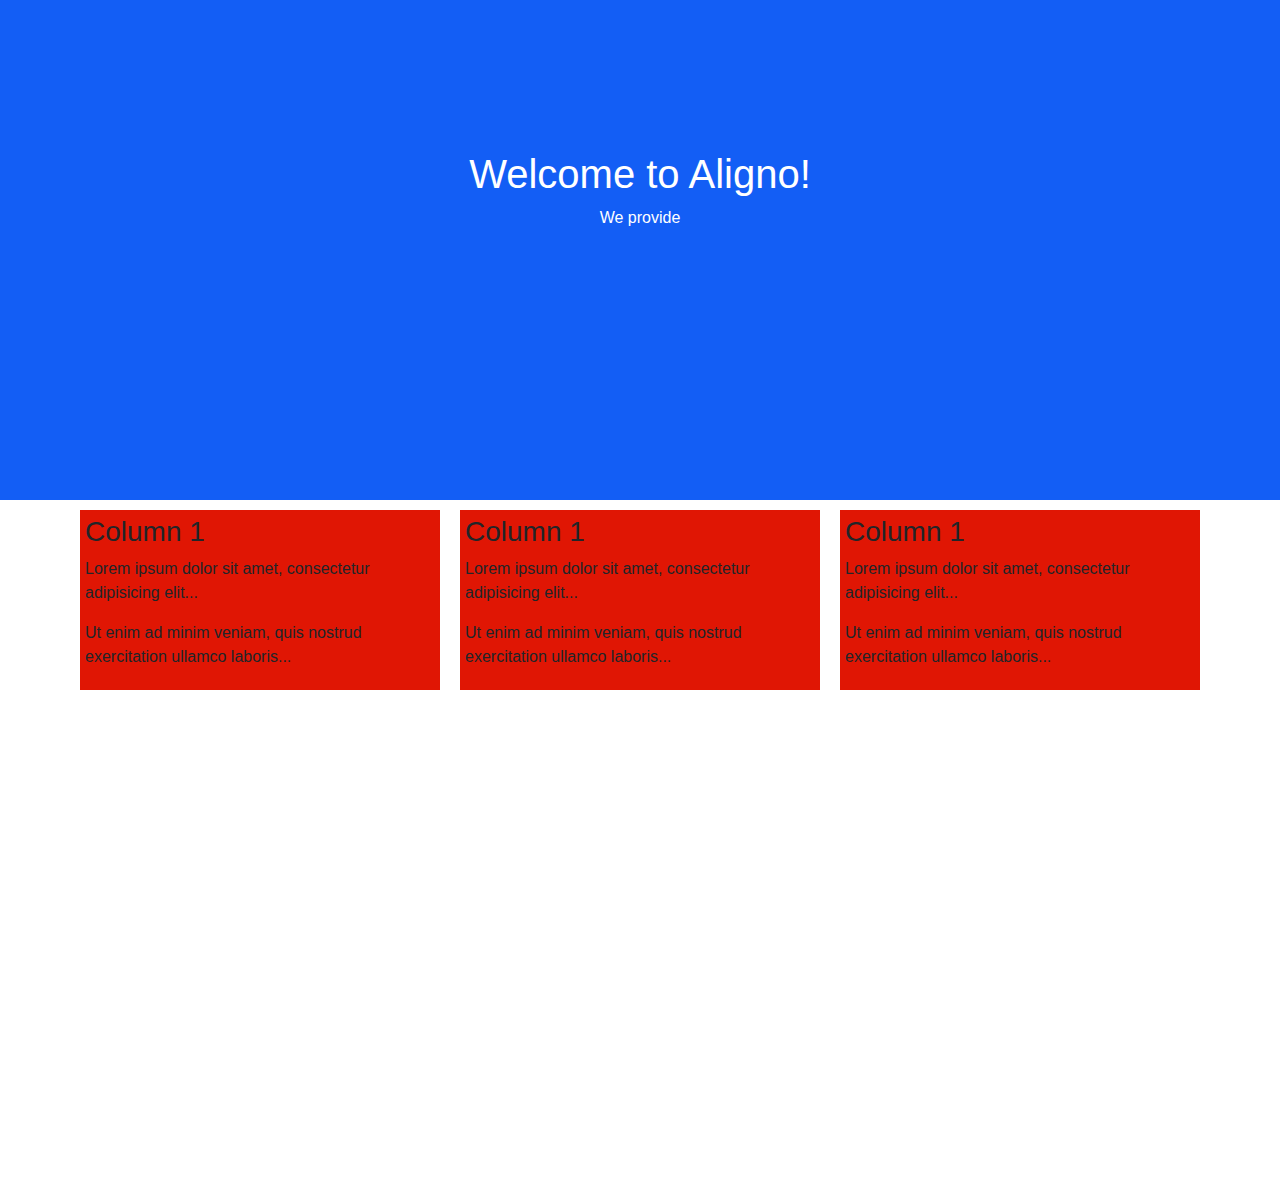
==== commit efa50ee1: "starting to add content" ====
--- a/templates/index.html
+++ b/templates/index.html
@@ -1,931 +1,51 @@
 <!DOCTYPE html>
 <html lang="en">
-
 <head>
+  <title>Bootstrap Example</title>
   <meta charset="utf-8">
-  <meta content="width=device-width, initial-scale=1.0" name="viewport">
-
-  <title>Selecao Bootstrap Template - Index</title>
-  <meta content="" name="descriptison">
-  <meta content="" name="keywords">
-
-  <!-- Favicons -->
-  <link href="../static/img/favicon.png" rel="icon">
-  <link href="../static/img/apple-touch-icon.png" rel="apple-touch-icon">
-
-  <!-- Google Fonts -->
-  <link href="https://fonts.googleapis.com/css?family=Open+Sans:300,300i,400,400i,600,600i,700,700i|Raleway:300,300i,400,400i,500,500i,600,600i,700,700i|Poppins:300,300i,400,400i,500,500i,600,600i,700,700i" rel="stylesheet">
-
-  <!-- Vendor CSS Files -->
-  <link href="../static/vendor/bootstrap/css/bootstrap.min.css" rel="stylesheet">
-  <link href="../static/vendor/icofont/icofont.min.css" rel="stylesheet">
-  <link href="../static/vendor/boxicons/css/boxicons.min.css" rel="stylesheet">
-  <link href="../static/vendor/animate.css/animate.min.css" rel="stylesheet">
-  <link href="../static/vendor/remixicon/remixicon.css" rel="stylesheet">
-  <link href="../static/vendor/line-awesome/css/line-awesome.min.css" rel="stylesheet">
-  <link href="../static/vendor/venobox/venobox.css" rel="stylesheet">
-  <link href="../static/vendor/owl.carousel/../static/owl.carousel.min.css" rel="stylesheet">
-  <link href="../static/vendor/aos/aos.css" rel="stylesheet">
-
-  <!-- Template Main CSS File -->
-  <link href="../static/css/style.css" rel="stylesheet">
-
-  <!-- =======================================================
-  * Template Name: Selecao - v2.0.0
-  * Template URL: https://bootstrapmade.com/selecao-bootstrap-template/
-  * Author: BootstrapMade.com
-  * License: https://bootstrapmade.com/license/
-  ======================================================== -->
+  <meta name="viewport" content="width=device-width, initial-scale=1">
+  <link rel="stylesheet" href="https://maxcdn.bootstrapcdn.com/bootstrap/4.4.1/css/bootstrap.min.css">
+  <link rel="stylesheet" href="../static/css/style.css">
+  <script src="https://ajax.googleapis.com/ajax/libs/jquery/3.4.1/jquery.min.js"></script>
+  <script src="https://cdnjs.cloudflare.com/ajax/libs/popper.js/1.16.0/umd/popper.min.js"></script>
+  <script src="https://maxcdn.bootstrapcdn.com/bootstrap/4.4.1/js/bootstrap.min.js"></script>
 </head>
-
 <body>
 
-  <!-- ======= Header ======= -->
-  <header id="header" class="fixed-top d-flex align-items-center  header-transparent ">
-    <div class="container d-flex align-items-center">
+<div class="text-center main">
+  <div class="main-text">
+    <h1>Welcome to Aligno!</h1>
+    <p>We provide</p> 
+  </div>
+</div>
 
-      <div class="logo mr-auto">
-        <h1 class="text-light"><a href="index.html">Selecao</a></h1>
-        <!-- Uncomment below if you prefer to use an image logo -->
-        <!-- <a href="index.html"><img src="../static/img/logo.png" alt="" class="img-fluid"></a>-->
-      </div>
 
-      <nav class="nav-menu d-none d-lg-block">
-        <ul>
-          <li class="active"><a href="index.html">Home</a></li>
-          <li><a href="#about">About</a></li>
-          <li><a href="#services">Services</a></li>
-          <li><a href="#portfolio">Portfolio</a></li>
-          <li><a href="#pricing">Pricing</a></li>
-          <li><a href="#team">Team</a></li>
-          <li class="drop-down"><a href="">Drop Down</a>
-            <ul>
-              <li><a href="#">Drop Down 1</a></li>
-              <li class="drop-down"><a href="#">Drop Down 2</a>
-                <ul>
-                  <li><a href="#">Deep Drop Down 1</a></li>
-                  <li><a href="#">Deep Drop Down 2</a></li>
-                  <li><a href="#">Deep Drop Down 3</a></li>
-                  <li><a href="#">Deep Drop Down 4</a></li>
-                  <li><a href="#">Deep Drop Down 5</a></li>
-                </ul>
-              </li>
-              <li><a href="#">Drop Down 3</a></li>
-              <li><a href="#">Drop Down 4</a></li>
-              <li><a href="#">Drop Down 5</a></li>
-            </ul>
-          </li>
-          <li><a href="#contact">Contact</a></li>
-
-        </ul>
-      </nav><!-- .nav-menu -->
-
-    </div>
-  </header><!-- End Header -->
-
-  <!-- ======= Hero Section ======= -->
-  <section id="hero" class="d-flex justify-cntent-center align-items-center">
-    <div id="heroCarousel" class="container carousel carousel-fade" data-ride="carousel">
-
-      <!-- Slide 1 -->
-      <div class="carousel-item active">
-        <div class="carousel-container">
-          <h2 class="animated fadeInDown">Welcome to <span>Selecao</span></h2>
-          <p class="animated fadeInUp">Ut velit est quam dolor ad a aliquid qui aliquid. Sequi ea ut et est quaerat sequi nihil ut aliquam. Occaecati alias dolorem mollitia ut. Similique ea voluptatem. Esse doloremque accusamus repellendus deleniti vel. Minus et tempore modi architecto.</p>
-          <a href="#about" class="btn-get-started animated fadeInUp scrollto">Read More</a>
-        </div>
-      </div>
-
-      <!-- Slide 2 -->
-      <div class="carousel-item">
-        <div class="carousel-container">
-          <h2 class="animated fadeInDown">Lorem Ipsum Dolor</h2>
-          <p class="animated fadeInUp">Ut velit est quam dolor ad a aliquid qui aliquid. Sequi ea ut et est quaerat sequi nihil ut aliquam. Occaecati alias dolorem mollitia ut. Similique ea voluptatem. Esse doloremque accusamus repellendus deleniti vel. Minus et tempore modi architecto.</p>
-          <a href="#about" class="btn-get-started animated fadeInUp scrollto">Read More</a>
-        </div>
-      </div>
-
-      <!-- Slide 3 -->
-      <div class="carousel-item">
-        <div class="carousel-container">
-          <h2 class="animated fadeInDown">Sequi ea ut et est quaerat</h2>
-          <p class="animated fadeInUp">Ut velit est quam dolor ad a aliquid qui aliquid. Sequi ea ut et est quaerat sequi nihil ut aliquam. Occaecati alias dolorem mollitia ut. Similique ea voluptatem. Esse doloremque accusamus repellendus deleniti vel. Minus et tempore modi architecto.</p>
-          <a href="#about" class="btn-get-started animated fadeInUp scrollto">Read More</a>
-        </div>
-      </div>
-
-      <a class="carousel-control-prev" href="#heroCarousel" role="button" data-slide="prev">
-        <span class="carousel-control-prev-icon bx bx-chevron-left" aria-hidden="true"></span>
-        <span class="sr-only">Previous</span>
-      </a>
-
-      <a class="carousel-control-next" href="#heroCarousel" role="button" data-slide="next">
-        <span class="carousel-control-next-icon bx bx-chevron-right" aria-hidden="true"></span>
-        <span class="sr-only">Next</span>
-      </a>
-
-    </div>
-  </section><!-- End Hero -->
-
-  <div class="hero-waves">
-    <svg width="100%" height="100%" version="1.1" xmlns="http://www.w3.org/2000/svg" class="wave">
-      <defs></defs>
-      <path id="wave1" d="" />
-    </svg>
-    <svg width="100%" height="100%" version="1.1" xmlns="http://www.w3.org/2000/svg" class="wave">
-      <defs></defs>
-      <path id="wave2" d="" />
-    </svg>
-  </div>
-
-  <main id="main">
-
-    <!-- ======= About Section ======= -->
-    <section id="about" class="about">
-      <div class="container">
-
-        <div class="section-title" data-aos="zoom-out">
-          <h2>About</h2>
-          <p>Who we are</p>
-        </div>
-
-        <div class="row content" data-aos="fade-up">
-          <div class="col-lg-6">
-            <p>
-              Lorem ipsum dolor sit amet, consectetur adipiscing elit, sed do eiusmod tempor incididunt ut labore et dolore
-              magna aliqua.
-            </p>
-            <ul>
-              <li><i class="ri-check-double-line"></i> Ullamco laboris nisi ut aliquip ex ea commodo consequat</li>
-              <li><i class="ri-check-double-line"></i> Duis aute irure dolor in reprehenderit in voluptate velit</li>
-              <li><i class="ri-check-double-line"></i> Ullamco laboris nisi ut aliquip ex ea commodo consequat</li>
-            </ul>
-          </div>
-          <div class="col-lg-6 pt-4 pt-lg-0">
-            <p>
-              Ullamco laboris nisi ut aliquip ex ea commodo consequat. Duis aute irure dolor in reprehenderit in voluptate
-              velit esse cillum dolore eu fugiat nulla pariatur. Excepteur sint occaecat cupidatat non proident, sunt in
-              culpa qui officia deserunt mollit anim id est laborum.
-            </p>
-            <a href="#" class="btn-learn-more">Learn More</a>
-          </div>
-        </div>
-
-      </div>
-    </section><!-- End About Section -->
-
-    <!-- ======= Features Section ======= -->
-    <section id="features" class="features">
-      <div class="container">
-
-        <ul class="nav nav-tabs row d-flex">
-          <li class="nav-item col-3" data-aos="zoom-in">
-            <a class="nav-link active show" data-toggle="tab" href="#tab-1">
-              <i class="ri-gps-line"></i>
-              <h4 class="d-none d-lg-block">Modi sit est dela pireda nest</h4>
-            </a>
-          </li>
-          <li class="nav-item col-3" data-aos="zoom-in" data-aos-delay="100">
-            <a class="nav-link" data-toggle="tab" href="#tab-2">
-              <i class="ri-body-scan-line"></i>
-              <h4 class="d-none d-lg-block">Unde praesenti mara setra le</h4>
-            </a>
-          </li>
-          <li class="nav-item col-3" data-aos="zoom-in" data-aos-delay="200">
-            <a class="nav-link" data-toggle="tab" href="#tab-3">
-              <i class="ri-sun-line"></i>
-              <h4 class="d-none d-lg-block">Pariatur explica nitro dela</h4>
-            </a>
-          </li>
-          <li class="nav-item col-3" data-aos="zoom-in" data-aos-delay="300">
-            <a class="nav-link" data-toggle="tab" href="#tab-4">
-              <i class="ri-store-line"></i>
-              <h4 class="d-none d-lg-block">Nostrum qui dile node</h4>
-            </a>
-          </li>
-        </ul>
-
-        <div class="tab-content" data-aos="fade-up">
-          <div class="tab-pane active show" id="tab-1">
-            <div class="row">
-              <div class="col-lg-6 order-2 order-lg-1 mt-3 mt-lg-0">
-                <h3>Voluptatem dignissimos provident quasi corporis voluptates sit assumenda.</h3>
-                <p class="font-italic">
-                  Lorem ipsum dolor sit amet, consectetur adipiscing elit, sed do eiusmod tempor incididunt ut labore et dolore
-                  magna aliqua.
-                </p>
-                <ul>
-                  <li><i class="ri-check-double-line"></i> Ullamco laboris nisi ut aliquip ex ea commodo consequat.</li>
-                  <li><i class="ri-check-double-line"></i> Duis aute irure dolor in reprehenderit in voluptate velit.</li>
-                  <li><i class="ri-check-double-line"></i> Ullamco laboris nisi ut aliquip ex ea commodo consequat. Duis aute irure dolor in reprehenderit in voluptate trideta storacalaperda mastiro dolore eu fugiat nulla pariatur.</li>
-                </ul>
-                <p>
-                  Ullamco laboris nisi ut aliquip ex ea commodo consequat. Duis aute irure dolor in reprehenderit in voluptate
-                  velit esse cillum dolore eu fugiat nulla pariatur. Excepteur sint occaecat cupidatat non proident, sunt in
-                  culpa qui officia deserunt mollit anim id est laborum
-                </p>
-              </div>
-              <div class="col-lg-6 order-1 order-lg-2 text-center">
-                <img src="../static/img/features-1.png" alt="" class="img-fluid">
-              </div>
-            </div>
-          </div>
-          <div class="tab-pane" id="tab-2">
-            <div class="row">
-              <div class="col-lg-6 order-2 order-lg-1 mt-3 mt-lg-0">
-                <h3>Neque exercitationem debitis soluta quos debitis quo mollitia officia est</h3>
-                <p>
-                  Ullamco laboris nisi ut aliquip ex ea commodo consequat. Duis aute irure dolor in reprehenderit in voluptate
-                  velit esse cillum dolore eu fugiat nulla pariatur. Excepteur sint occaecat cupidatat non proident, sunt in
-                  culpa qui officia deserunt mollit anim id est laborum
-                </p>
-                <p class="font-italic">
-                  Lorem ipsum dolor sit amet, consectetur adipiscing elit, sed do eiusmod tempor incididunt ut labore et dolore
-                  magna aliqua.
-                </p>
-                <ul>
-                  <li><i class="ri-check-double-line"></i> Ullamco laboris nisi ut aliquip ex ea commodo consequat.</li>
-                  <li><i class="ri-check-double-line"></i> Duis aute irure dolor in reprehenderit in voluptate velit.</li>
-                  <li><i class="ri-check-double-line"></i> Provident mollitia neque rerum asperiores dolores quos qui a. Ipsum neque dolor voluptate nisi sed.</li>
-                  <li><i class="ri-check-double-line"></i> Ullamco laboris nisi ut aliquip ex ea commodo consequat. Duis aute irure dolor in reprehenderit in voluptate trideta storacalaperda mastiro dolore eu fugiat nulla pariatur.</li>
-                </ul>
-              </div>
-              <div class="col-lg-6 order-1 order-lg-2 text-center">
-                <img src="../static/img/features-2.png" alt="" class="img-fluid">
-              </div>
-            </div>
-          </div>
-          <div class="tab-pane" id="tab-3">
-            <div class="row">
-              <div class="col-lg-6 order-2 order-lg-1 mt-3 mt-lg-0">
-                <h3>Voluptatibus commodi ut accusamus ea repudiandae ut autem dolor ut assumenda</h3>
-                <p>
-                  Ullamco laboris nisi ut aliquip ex ea commodo consequat. Duis aute irure dolor in reprehenderit in voluptate
-                  velit esse cillum dolore eu fugiat nulla pariatur. Excepteur sint occaecat cupidatat non proident, sunt in
-                  culpa qui officia deserunt mollit anim id est laborum
-                </p>
-                <ul>
-                  <li><i class="ri-check-double-line"></i> Ullamco laboris nisi ut aliquip ex ea commodo consequat.</li>
-                  <li><i class="ri-check-double-line"></i> Duis aute irure dolor in reprehenderit in voluptate velit.</li>
-                  <li><i class="ri-check-double-line"></i> Provident mollitia neque rerum asperiores dolores quos qui a. Ipsum neque dolor voluptate nisi sed.</li>
-                </ul>
-                <p class="font-italic">
-                  Lorem ipsum dolor sit amet, consectetur adipiscing elit, sed do eiusmod tempor incididunt ut labore et dolore
-                  magna aliqua.
-                </p>
-              </div>
-              <div class="col-lg-6 order-1 order-lg-2 text-center">
-                <img src="../static/img/features-3.png" alt="" class="img-fluid">
-              </div>
-            </div>
-          </div>
-          <div class="tab-pane" id="tab-4">
-            <div class="row">
-              <div class="col-lg-6 order-2 order-lg-1 mt-3 mt-lg-0">
-                <h3>Omnis fugiat ea explicabo sunt dolorum asperiores sequi inventore rerum</h3>
-                <p>
-                  Ullamco laboris nisi ut aliquip ex ea commodo consequat. Duis aute irure dolor in reprehenderit in voluptate
-                  velit esse cillum dolore eu fugiat nulla pariatur. Excepteur sint occaecat cupidatat non proident, sunt in
-                  culpa qui officia deserunt mollit anim id est laborum
-                </p>
-                <p class="font-italic">
-                  Lorem ipsum dolor sit amet, consectetur adipiscing elit, sed do eiusmod tempor incididunt ut labore et dolore
-                  magna aliqua.
-                </p>
-                <ul>
-                  <li><i class="ri-check-double-line"></i> Ullamco laboris nisi ut aliquip ex ea commodo consequat.</li>
-                  <li><i class="ri-check-double-line"></i> Duis aute irure dolor in reprehenderit in voluptate velit.</li>
-                  <li><i class="ri-check-double-line"></i> Ullamco laboris nisi ut aliquip ex ea commodo consequat. Duis aute irure dolor in reprehenderit in voluptate trideta storacalaperda mastiro dolore eu fugiat nulla pariatur.</li>
-                </ul>
-              </div>
-              <div class="col-lg-6 order-1 order-lg-2 text-center">
-                <img src="../static/img/features-4.png" alt="" class="img-fluid">
-              </div>
-            </div>
-          </div>
-        </div>
-
-      </div>
-    </section><!-- End Features Section -->
-
-    <!-- ======= Cta Section ======= -->
-    <section id="cta" class="cta">
-      <div class="container">
-
-        <div class="row" data-aos="zoom-out">
-          <div class="col-lg-9 text-center text-lg-left">
-            <h3>Call To Action</h3>
-            <p> Duis aute irure dolor in reprehenderit in voluptate velit esse cillum dolore eu fugiat nulla pariatur. Excepteur sint occaecat cupidatat non proident, sunt in culpa qui officia deserunt mollit anim id est laborum.</p>
-          </div>
-          <div class="col-lg-3 cta-btn-container text-center">
-            <a class="cta-btn align-middle" href="#">Call To Action</a>
-          </div>
-        </div>
-
-      </div>
-    </section><!-- End Cta Section -->
-
-    <!-- ======= Services Section ======= -->
-    <section id="services" class="services">
-      <div class="container">
-
-        <div class="section-title" data-aos="zoom-out">
-          <h2>Services</h2>
-          <p>What we do offer</p>
-        </div>
-
-        <div class="row">
-          <div class="col-lg-4 col-md-6">
-            <div class="icon-box" data-aos="zoom-in-left">
-              <div class="icon"><i class="las la-basketball-ball" style="color: #ff689b;"></i></div>
-              <h4 class="title"><a href="">Lorem Ipsum</a></h4>
-              <p class="description">Voluptatum deleniti atque corrupti quos dolores et quas molestias excepturi sint occaecati cupiditate non provident</p>
-            </div>
-          </div>
-          <div class="col-lg-4 col-md-6 mt-5 mt-md-0">
-            <div class="icon-box" data-aos="zoom-in-left" data-aos-delay="100">
-              <div class="icon"><i class="las la-book" style="color: #e9bf06;"></i></div>
-              <h4 class="title"><a href="">Dolor Sitema</a></h4>
-              <p class="description">Minim veniam, quis nostrud exercitation ullamco laboris nisi ut aliquip ex ea commodo consequat tarad limino ata</p>
-            </div>
-          </div>
-
-          <div class="col-lg-4 col-md-6 mt-5 mt-lg-0 ">
-            <div class="icon-box" data-aos="zoom-in-left" data-aos-delay="200">
-              <div class="icon"><i class="las la-file-alt" style="color: #3fcdc7;"></i></div>
-              <h4 class="title"><a href="">Sed ut perspiciatis</a></h4>
-              <p class="description">Duis aute irure dolor in reprehenderit in voluptate velit esse cillum dolore eu fugiat nulla pariatur</p>
-            </div>
-          </div>
-          <div class="col-lg-4 col-md-6 mt-5">
-            <div class="icon-box" data-aos="zoom-in-left" data-aos-delay="300">
-              <div class="icon"><i class="las la-tachometer-alt" style="color:#41cf2e;"></i></div>
-              <h4 class="title"><a href="">Magni Dolores</a></h4>
-              <p class="description">Excepteur sint occaecat cupidatat non proident, sunt in culpa qui officia deserunt mollit anim id est laborum</p>
-            </div>
-          </div>
-
-          <div class="col-lg-4 col-md-6 mt-5">
-            <div class="icon-box" data-aos="zoom-in-left" data-aos-delay="400">
-              <div class="icon"><i class="las la-globe-americas" style="color: #d6ff22;"></i></div>
-              <h4 class="title"><a href="">Nemo Enim</a></h4>
-              <p class="description">At vero eos et accusamus et iusto odio dignissimos ducimus qui blanditiis praesentium voluptatum deleniti atque</p>
-            </div>
-          </div>
-          <div class="col-lg-4 col-md-6 mt-5">
-            <div class="icon-box" data-aos="zoom-in-left" data-aos-delay="500">
-              <div class="icon"><i class="las la-clock" style="color: #4680ff;"></i></div>
-              <h4 class="title"><a href="">Eiusmod Tempor</a></h4>
-              <p class="description">Et harum quidem rerum facilis est et expedita distinctio. Nam libero tempore, cum soluta nobis est eligendi</p>
-            </div>
-          </div>
-        </div>
-
-      </div>
-    </section><!-- End Services Section -->
-
-    <!-- ======= Portfolio Section ======= -->
-    <section id="portfolio" class="portfolio">
-      <div class="container">
-
-        <div class="section-title" data-aos="zoom-out">
-          <h2>Portfolio</h2>
-          <p>What we've done</p>
-        </div>
-
-        <ul id="portfolio-flters" class="d-flex justify-content-end" data-aos="fade-up">
-          <li data-filter="*" class="filter-active">All</li>
-          <li data-filter=".filter-app">App</li>
-          <li data-filter=".filter-card">Card</li>
-          <li data-filter=".filter-web">Web</li>
-        </ul>
-
-        <div class="row portfolio-container" data-aos="fade-up">
-
-          <div class="col-lg-4 col-md-6 portfolio-item filter-app">
-            <div class="portfolio-img"><img src="../static/img/portfolio/portfolio-1.jpg" class="img-fluid" alt=""></div>
-            <div class="portfolio-info">
-              <h4>App 1</h4>
-              <p>App</p>
-              <a href="../static/img/portfolio/portfolio-1.jpg" data-gall="portfolioGallery" class="venobox preview-link" title="App 1"><i class="bx bx-plus"></i></a>
-              <a href="portfolio-details.html" class="details-link" title="More Details"><i class="bx bx-link"></i></a>
-            </div>
-          </div>
-
-          <div class="col-lg-4 col-md-6 portfolio-item filter-web">
-            <div class="portfolio-img"><img src="../static/img/portfolio/portfolio-2.jpg" class="img-fluid" alt=""></div>
-            <div class="portfolio-info">
-              <h4>Web 3</h4>
-              <p>Web</p>
-              <a href="../static/img/portfolio/portfolio-2.jpg" data-gall="portfolioGallery" class="venobox preview-link" title="Web 3"><i class="bx bx-plus"></i></a>
-              <a href="portfolio-details.html" class="details-link" title="More Details"><i class="bx bx-link"></i></a>
-            </div>
-          </div>
-
-          <div class="col-lg-4 col-md-6 portfolio-item filter-app">
-            <div class="portfolio-img"><img src="../static/img/portfolio/portfolio-3.jpg" class="img-fluid" alt=""></div>
-            <div class="portfolio-info">
-              <h4>App 2</h4>
-              <p>App</p>
-              <a href="../static/img/portfolio/portfolio-3.jpg" data-gall="portfolioGallery" class="venobox preview-link" title="App 2"><i class="bx bx-plus"></i></a>
-              <a href="portfolio-details.html" class="details-link" title="More Details"><i class="bx bx-link"></i></a>
-            </div>
-          </div>
-
-          <div class="col-lg-4 col-md-6 portfolio-item filter-card">
-            <div class="portfolio-img"><img src="../static/img/portfolio/portfolio-4.jpg" class="img-fluid" alt=""></div>
-            <div class="portfolio-info">
-              <h4>Card 2</h4>
-              <p>Card</p>
-              <a href="../static/img/portfolio/portfolio-4.jpg" data-gall="portfolioGallery" class="venobox preview-link" title="Card 2"><i class="bx bx-plus"></i></a>
-              <a href="portfolio-details.html" class="details-link" title="More Details"><i class="bx bx-link"></i></a>
-            </div>
-          </div>
-
-          <div class="col-lg-4 col-md-6 portfolio-item filter-web">
-            <div class="portfolio-img"><img src="../static/img/portfolio/portfolio-5.jpg" class="img-fluid" alt=""></div>
-            <div class="portfolio-info">
-              <h4>Web 2</h4>
-              <p>Web</p>
-              <a href="../static/img/portfolio/portfolio-5.jpg" data-gall="portfolioGallery" class="venobox preview-link" title="Web 2"><i class="bx bx-plus"></i></a>
-              <a href="portfolio-details.html" class="details-link" title="More Details"><i class="bx bx-link"></i></a>
-            </div>
-          </div>
-
-          <div class="col-lg-4 col-md-6 portfolio-item filter-app">
-            <div class="portfolio-img"><img src="../static/img/portfolio/portfolio-6.jpg" class="img-fluid" alt=""></div>
-            <div class="portfolio-info">
-              <h4>App 3</h4>
-              <p>App</p>
-              <a href="../static/img/portfolio/portfolio-6.jpg" data-gall="portfolioGallery" class="venobox preview-link" title="App 3"><i class="bx bx-plus"></i></a>
-              <a href="portfolio-details.html" class="details-link" title="More Details"><i class="bx bx-link"></i></a>
-            </div>
-          </div>
-
-          <div class="col-lg-4 col-md-6 portfolio-item filter-card">
-            <div class="portfolio-img"><img src="../static/img/portfolio/portfolio-7.jpg" class="img-fluid" alt=""></div>
-            <div class="portfolio-info">
-              <h4>Card 1</h4>
-              <p>Card</p>
-              <a href="../static/img/portfolio/portfolio-7.jpg" data-gall="portfolioGallery" class="venobox preview-link" title="Card 1"><i class="bx bx-plus"></i></a>
-              <a href="portfolio-details.html" class="details-link" title="More Details"><i class="bx bx-link"></i></a>
-            </div>
-          </div>
-
-          <div class="col-lg-4 col-md-6 portfolio-item filter-card">
-            <div class="portfolio-img"><img src="../static/img/portfolio/portfolio-8.jpg" class="img-fluid" alt=""></div>
-            <div class="portfolio-info">
-              <h4>Card 3</h4>
-              <p>Card</p>
-              <a href="../static/img/portfolio/portfolio-8.jpg" data-gall="portfolioGallery" class="venobox preview-link" title="Card 3"><i class="bx bx-plus"></i></a>
-              <a href="portfolio-details.html" class="details-link" title="More Details"><i class="bx bx-link"></i></a>
-            </div>
-          </div>
-
-          <div class="col-lg-4 col-md-6 portfolio-item filter-web">
-            <div class="portfolio-img"><img src="../static/img/portfolio/portfolio-9.jpg" class="img-fluid" alt=""></div>
-            <div class="portfolio-info">
-              <h4>Web 3</h4>
-              <p>Web</p>
-              <a href="../static/img/portfolio/portfolio-9.jpg" data-gall="portfolioGallery" class="venobox preview-link" title="Web 3"><i class="bx bx-plus"></i></a>
-              <a href="portfolio-details.html" class="details-link" title="More Details"><i class="bx bx-link"></i></a>
-            </div>
-          </div>
-
-        </div>
-
-      </div>
-    </section><!-- End Portfolio Section -->
-
-    <!-- ======= Testimonials Section ======= -->
-    <section id="testimonials" class="testimonials">
-      <div class="container">
-
-        <div class="section-title" data-aos="zoom-out">
-          <h2>Testimonials</h2>
-          <p>What they are saying about us</p>
-        </div>
-
-        <div class="owl-carousel testimonials-carousel" data-aos="fade-up">
-
-          <div class="testimonial-item">
-            <p>
-              <i class="bx bxs-quote-alt-left quote-icon-left"></i>
-              Proin iaculis purus consequat sem cure digni ssim donec porttitora entum suscipit rhoncus. Accusantium quam, ultricies eget id, aliquam eget nibh et. Maecen aliquam, risus at semper.
-              <i class="bx bxs-quote-alt-right quote-icon-right"></i>
-            </p>
-            <img src="../static/img/testimonials/testimonials-1.jpg" class="testimonial-img" alt="">
-            <h3>Saul Goodman</h3>
-            <h4>Ceo &amp; Founder</h4>
-          </div>
-
-          <div class="testimonial-item">
-            <p>
-              <i class="bx bxs-quote-alt-left quote-icon-left"></i>
-              Export tempor illum tamen malis malis eram quae irure esse labore quem cillum quid cillum eram malis quorum velit fore eram velit sunt aliqua noster fugiat irure amet legam anim culpa.
-              <i class="bx bxs-quote-alt-right quote-icon-right"></i>
-            </p>
-            <img src="../static/img/testimonials/testimonials-2.jpg" class="testimonial-img" alt="">
-            <h3>Sara Wilsson</h3>
-            <h4>Designer</h4>
-          </div>
-
-          <div class="testimonial-item">
-            <p>
-              <i class="bx bxs-quote-alt-left quote-icon-left"></i>
-              Enim nisi quem export duis labore cillum quae magna enim sint quorum nulla quem veniam duis minim tempor labore quem eram duis noster aute amet eram fore quis sint minim.
-              <i class="bx bxs-quote-alt-right quote-icon-right"></i>
-            </p>
-            <img src="../static/img/testimonials/testimonials-3.jpg" class="testimonial-img" alt="">
-            <h3>Jena Karlis</h3>
-            <h4>Store Owner</h4>
-          </div>
-
-          <div class="testimonial-item">
-            <p>
-              <i class="bx bxs-quote-alt-left quote-icon-left"></i>
-              Fugiat enim eram quae cillum dolore dolor amet nulla culpa multos export minim fugiat minim velit minim dolor enim duis veniam ipsum anim magna sunt elit fore quem dolore labore illum veniam.
-              <i class="bx bxs-quote-alt-right quote-icon-right"></i>
-            </p>
-            <img src="../static/img/testimonials/testimonials-4.jpg" class="testimonial-img" alt="">
-            <h3>Matt Brandon</h3>
-            <h4>Freelancer</h4>
-          </div>
-
-          <div class="testimonial-item">
-            <p>
-              <i class="bx bxs-quote-alt-left quote-icon-left"></i>
-              Quis quorum aliqua sint quem legam fore sunt eram irure aliqua veniam tempor noster veniam enim culpa labore duis sunt culpa nulla illum cillum fugiat legam esse veniam culpa fore nisi cillum quid.
-              <i class="bx bxs-quote-alt-right quote-icon-right"></i>
-            </p>
-            <img src="../static/img/testimonials/testimonials-5.jpg" class="testimonial-img" alt="">
-            <h3>John Larson</h3>
-            <h4>Entrepreneur</h4>
-          </div>
-
-        </div>
-
-      </div>
-    </section><!-- End Testimonials Section -->
-
-    <!-- ======= Pricing Section ======= -->
-    <section id="pricing" class="pricing">
-      <div class="container">
-
-        <div class="section-title" data-aos="zoom-out">
-          <h2>Pricing</h2>
-          <p>Our Competing Prices</p>
-        </div>
-
-        <div class="row">
-
-          <div class="col-lg-3 col-md-6">
-            <div class="box" data-aos="zoom-in">
-              <h3>Free</h3>
-              <h4><sup>$</sup>0<span> / month</span></h4>
-              <ul>
-                <li>Aida dere</li>
-                <li>Nec feugiat nisl</li>
-                <li>Nulla at volutpat dola</li>
-                <li class="na">Pharetra massa</li>
-                <li class="na">Massa ultricies mi</li>
-              </ul>
-              <div class="btn-wrap">
-                <a href="#" class="btn-buy">Buy Now</a>
-              </div>
-            </div>
-          </div>
-
-          <div class="col-lg-3 col-md-6 mt-4 mt-md-0">
-            <div class="box featured" data-aos="zoom-in" data-aos-delay="100">
-              <h3>Business</h3>
-              <h4><sup>$</sup>19<span> / month</span></h4>
-              <ul>
-                <li>Aida dere</li>
-                <li>Nec feugiat nisl</li>
-                <li>Nulla at volutpat dola</li>
-                <li>Pharetra massa</li>
-                <li class="na">Massa ultricies mi</li>
-              </ul>
-              <div class="btn-wrap">
-                <a href="#" class="btn-buy">Buy Now</a>
-              </div>
-            </div>
-          </div>
-
-          <div class="col-lg-3 col-md-6 mt-4 mt-lg-0">
-            <div class="box" data-aos="zoom-in" data-aos-delay="200">
-              <h3>Developer</h3>
-              <h4><sup>$</sup>29<span> / month</span></h4>
-              <ul>
-                <li>Aida dere</li>
-                <li>Nec feugiat nisl</li>
-                <li>Nulla at volutpat dola</li>
-                <li>Pharetra massa</li>
-                <li>Massa ultricies mi</li>
-              </ul>
-              <div class="btn-wrap">
-                <a href="#" class="btn-buy">Buy Now</a>
-              </div>
-            </div>
-          </div>
-
-          <div class="col-lg-3 col-md-6 mt-4 mt-lg-0">
-            <div class="box" data-aos="zoom-in" data-aos-delay="300">
-              <span class="advanced">Advanced</span>
-              <h3>Ultimate</h3>
-              <h4><sup>$</sup>49<span> / month</span></h4>
-              <ul>
-                <li>Aida dere</li>
-                <li>Nec feugiat nisl</li>
-                <li>Nulla at volutpat dola</li>
-                <li>Pharetra massa</li>
-                <li>Massa ultricies mi</li>
-              </ul>
-              <div class="btn-wrap">
-                <a href="#" class="btn-buy">Buy Now</a>
-              </div>
-            </div>
-          </div>
-
-        </div>
-
-      </div>
-    </section><!-- End Pricing Section -->
-
-    <!-- ======= F.A.Q Section ======= -->
-    <section id="faq" class="faq">
-      <div class="container">
-
-        <div class="section-title" data-aos="zoom-out">
-          <h2>F.A.Q</h2>
-          <p>Frequently Asked Questions</p>
-        </div>
-
-        <ul class="faq-list">
-
-          <li data-aos="fade-up" data-aos-delay="100">
-            <a data-toggle="collapse" class="" href="#faq1">Non consectetur a erat nam at lectus urna duis? <i class="icofont-simple-up"></i></a>
-            <div id="faq1" class="collapse show" data-parent=".faq-list">
-              <p>
-                Feugiat pretium nibh ipsum consequat. Tempus iaculis urna id volutpat lacus laoreet non curabitur gravida. Venenatis lectus magna fringilla urna porttitor rhoncus dolor purus non.
-              </p>
-            </div>
-          </li>
-
-          <li data-aos="fade-up" data-aos-delay="200">
-            <a data-toggle="collapse" href="#faq2" class="collapsed">Feugiat scelerisque varius morbi enim nunc faucibus a pellentesque? <i class="icofont-simple-up"></i></a>
-            <div id="faq2" class="collapse" data-parent=".faq-list">
-              <p>
-                Dolor sit amet consectetur adipiscing elit pellentesque habitant morbi. Id interdum velit laoreet id donec ultrices. Fringilla phasellus faucibus scelerisque eleifend donec pretium. Est pellentesque elit ullamcorper dignissim. Mauris ultrices eros in cursus turpis massa tincidunt dui.
-              </p>
-            </div>
-          </li>
-
-          <li data-aos="fade-up" data-aos-delay="300">
-            <a data-toggle="collapse" href="#faq3" class="collapsed">Dolor sit amet consectetur adipiscing elit pellentesque habitant morbi? <i class="icofont-simple-up"></i></a>
-            <div id="faq3" class="collapse" data-parent=".faq-list">
-              <p>
-                Eleifend mi in nulla posuere sollicitudin aliquam ultrices sagittis orci. Faucibus pulvinar elementum integer enim. Sem nulla pharetra diam sit amet nisl suscipit. Rutrum tellus pellentesque eu tincidunt. Lectus urna duis convallis convallis tellus. Urna molestie at elementum eu facilisis sed odio morbi quis
-              </p>
-            </div>
-          </li>
-
-          <li data-aos="fade-up" data-aos-delay="400">
-            <a data-toggle="collapse" href="#faq4" class="collapsed">Ac odio tempor orci dapibus. Aliquam eleifend mi in nulla? <i class="icofont-simple-up"></i></a>
-            <div id="faq4" class="collapse" data-parent=".faq-list">
-              <p>
-                Dolor sit amet consectetur adipiscing elit pellentesque habitant morbi. Id interdum velit laoreet id donec ultrices. Fringilla phasellus faucibus scelerisque eleifend donec pretium. Est pellentesque elit ullamcorper dignissim. Mauris ultrices eros in cursus turpis massa tincidunt dui.
-              </p>
-            </div>
-          </li>
-
-          <li data-aos="fade-up" data-aos-delay="500">
-            <a data-toggle="collapse" href="#faq5" class="collapsed">Tempus quam pellentesque nec nam aliquam sem et tortor consequat? <i class="icofont-simple-up"></i></a>
-            <div id="faq5" class="collapse" data-parent=".faq-list">
-              <p>
-                Molestie a iaculis at erat pellentesque adipiscing commodo. Dignissim suspendisse in est ante in. Nunc vel risus commodo viverra maecenas accumsan. Sit amet nisl suscipit adipiscing bibendum est. Purus gravida quis blandit turpis cursus in
-              </p>
-            </div>
-          </li>
-
-          <li data-aos="fade-up" data-aos-delay="600">
-            <a data-toggle="collapse" href="#faq6" class="collapsed">Tortor vitae purus faucibus ornare. Varius vel pharetra vel turpis nunc eget lorem dolor? <i class="icofont-simple-up"></i></a>
-            <div id="faq6" class="collapse" data-parent=".faq-list">
-              <p>
-                Laoreet sit amet cursus sit amet dictum sit amet justo. Mauris vitae ultricies leo integer malesuada nunc vel. Tincidunt eget nullam non nisi est sit amet. Turpis nunc eget lorem dolor sed. Ut venenatis tellus in metus vulputate eu scelerisque. Pellentesque diam volutpat commodo sed egestas egestas fringilla phasellus faucibus. Nibh tellus molestie nunc non blandit massa enim nec.
-              </p>
-            </div>
-          </li>
-
-        </ul>
-
-      </div>
-    </section><!-- End F.A.Q Section -->
-
-    <!-- ======= Team Section ======= -->
-    <section id="team" class="team">
-      <div class="container">
-
-        <div class="section-title" data-aos="zoom-out">
-          <h2>Team</h2>
-          <p>Our Hardworking Team</p>
-        </div>
-
-        <div class="row">
-
-          <div class="col-lg-3 col-md-6 d-flex align-items-stretch">
-            <div class="member" data-aos="fade-up">
-              <div class="member-img">
-                <img src="../static/img/team/team-1.jpg" class="img-fluid" alt="">
-                <div class="social">
-                  <a href=""><i class="icofont-twitter"></i></a>
-                  <a href=""><i class="icofont-facebook"></i></a>
-                  <a href=""><i class="icofont-instagram"></i></a>
-                  <a href=""><i class="icofont-linkedin"></i></a>
-                </div>
-              </div>
-              <div class="member-info">
-                <h4>Walter White</h4>
-                <span>Chief Executive Officer</span>
-              </div>
-            </div>
-          </div>
-
-          <div class="col-lg-3 col-md-6 d-flex align-items-stretch">
-            <div class="member" data-aos="fade-up" data-aos-delay="100">
-              <div class="member-img">
-                <img src="../static/img/team/team-2.jpg" class="img-fluid" alt="">
-                <div class="social">
-                  <a href=""><i class="icofont-twitter"></i></a>
-                  <a href=""><i class="icofont-facebook"></i></a>
-                  <a href=""><i class="icofont-instagram"></i></a>
-                  <a href=""><i class="icofont-linkedin"></i></a>
-                </div>
-              </div>
-              <div class="member-info">
-                <h4>Sarah Jhonson</h4>
-                <span>Product Manager</span>
-              </div>
-            </div>
-          </div>
-
-          <div class="col-lg-3 col-md-6 d-flex align-items-stretch">
-            <div class="member" data-aos="fade-up" data-aos-delay="200">
-              <div class="member-img">
-                <img src="../static/img/team/team-3.jpg" class="img-fluid" alt="">
-                <div class="social">
-                  <a href=""><i class="icofont-twitter"></i></a>
-                  <a href=""><i class="icofont-facebook"></i></a>
-                  <a href=""><i class="icofont-instagram"></i></a>
-                  <a href=""><i class="icofont-linkedin"></i></a>
-                </div>
-              </div>
-              <div class="member-info">
-                <h4>William Anderson</h4>
-                <span>CTO</span>
-              </div>
-            </div>
-          </div>
-
-          <div class="col-lg-3 col-md-6 d-flex align-items-stretch">
-            <div class="member" data-aos="fade-up" data-aos-delay="300">
-              <div class="member-img">
-                <img src="../static/img/team/team-4.jpg" class="img-fluid" alt="">
-                <div class="social">
-                  <a href=""><i class="icofont-twitter"></i></a>
-                  <a href=""><i class="icofont-facebook"></i></a>
-                  <a href=""><i class="icofont-instagram"></i></a>
-                  <a href=""><i class="icofont-linkedin"></i></a>
-                </div>
-              </div>
-              <div class="member-info">
-                <h4>Amanda Jepson</h4>
-                <span>Accountant</span>
-              </div>
-            </div>
-          </div>
-
-        </div>
-
-      </div>
-    </section><!-- End Team Section -->
-
-    <!-- ======= Contact Section ======= -->
-    <section id="contact" class="contact">
-      <div class="container">
-
-        <div class="section-title" data-aos="zoom-out">
-          <h2>Contact</h2>
-          <p>Contact Us</p>
-        </div>
-
-        <div class="row mt-5">
-
-          <div class="col-lg-4" data-aos="fade-right">
-            <div class="info">
-              <div class="address">
-                <i class="icofont-google-map"></i>
-                <h4>Location:</h4>
-                <p>A108 Adam Street, New York, NY 535022</p>
-              </div>
-
-              <div class="email">
-                <i class="icofont-envelope"></i>
-                <h4>Email:</h4>
-                <p>info@example.com</p>
-              </div>
-
-              <div class="phone">
-                <i class="icofont-phone"></i>
-                <h4>Call:</h4>
-                <p>+1 5589 55488 55s</p>
-              </div>
-
-            </div>
-
-          </div>
-
-          <div class="col-lg-8 mt-5 mt-lg-0" data-aos="fade-left">
-
-            <form action="forms/contact.php" method="post" role="form" class="php-email-form">
-              <div class="form-row">
-                <div class="col-md-6 form-group">
-                  <input type="text" name="name" class="form-control" id="name" placeholder="Your Name" data-rule="minlen:4" data-msg="Please enter at least 4 chars" />
-                  <div class="validate"></div>
-                </div>
-                <div class="col-md-6 form-group">
-                  <input type="email" class="form-control" name="email" id="email" placeholder="Your Email" data-rule="email" data-msg="Please enter a valid email" />
-                  <div class="validate"></div>
-                </div>
-              </div>
-              <div class="form-group">
-                <input type="text" class="form-control" name="subject" id="subject" placeholder="Subject" data-rule="minlen:4" data-msg="Please enter at least 8 chars of subject" />
-                <div class="validate"></div>
-              </div>
-              <div class="form-group">
-                <textarea class="form-control" name="message" rows="5" data-rule="required" data-msg="Please write something for us" placeholder="Message"></textarea>
-                <div class="validate"></div>
-              </div>
-              <div class="mb-3">
-                <div class="loading">Loading</div>
-                <div class="error-message"></div>
-                <div class="sent-message">Your message has been sent. Thank you!</div>
-              </div>
-              <div class="text-center"><button type="submit">Send Message</button></div>
-            </form>
-
-          </div>
-
-        </div>
-
-      </div>
-    </section><!-- End Contact Section -->
-
-  </main><!-- End #main -->
-
-  <!-- ======= Footer ======= -->
-  <footer id="footer">
-    <div class="container">
-      <h3>Selecao</h3>
-      <p>Et aut eum quis fuga eos sunt ipsa nihil. Labore corporis magni eligendi fuga maxime saepe commodi placeat.</p>
-      <div class="social-links">
-        <a href="#" class="twitter"><i class="bx bxl-twitter"></i></a>
-        <a href="#" class="facebook"><i class="bx bxl-facebook"></i></a>
-        <a href="#" class="instagram"><i class="bx bxl-instagram"></i></a>
-        <a href="#" class="google-plus"><i class="bx bxl-skype"></i></a>
-        <a href="#" class="linkedin"><i class="bx bxl-linkedin"></i></a>
-      </div>
-      <div class="copyright">
-        &copy; Copyright <strong><span>Selecao</span></strong>. All Rights Reserved
-      </div>
-      <div class="credits">
-        <!-- All the links in the footer should remain intact. -->
-        <!-- You can delete the links only if you purchased the pro version. -->
-        <!-- Licensing information: https://bootstrapmade.com/license/ -->
-        <!-- Purchase the pro version with working PHP/AJAX contact form: https://bootstrapmade.com/selecao-bootstrap-template/ -->
-        Designed by <a href="https://bootstrapmade.com/">BootstrapMade</a>
+  
+<div class="container topics-section">
+  <div class="row">
+    <div class="col-sm-4 topic-box">
+      <div class="topic-content">
+        <h3>Column 1</h3>
+        <p>Lorem ipsum dolor sit amet, consectetur adipisicing elit...</p>
+        <p>Ut enim ad minim veniam, quis nostrud exercitation ullamco laboris...</p>
       </div>
     </div>
-  </footer><!-- End Footer -->
-
-  <a href="#" class="back-to-top"><i class="ri-arrow-up-line"></i></a>
-
-  <!-- Vendor JS Files -->
-  <script src="../static/vendor/jquery/jquery.min.js"></script>
-  <script src="../static/vendor/bootstrap/js/bootstrap.bundle.min.js"></script>
-  <script src="../static/vendor/jquery.easing/jquery.easing.min.js"></script>
-  <script src="../static/vendor/php-email-form/validate.js"></script>
-  <script src="../static/vendor/isotope-layout/isotope.pkgd.min.js"></script>
-  <script src="../static/vendor/venobox/venobox.min.js"></script>
-  <script src="../static/vendor/owl.carousel/owl.carousel.min.js"></script>
-  <script src="../static/vendor/TweenMax/TweenMax.min.js"></script>
-  <script src="../static/vendor/wavify/wavify.js"></script>
-  <script src="../static/vendor/aos/aos.js"></script>
-
-  <!-- Template Main JS File -->
-  <script src="../static/js/main.js"></script>
+    <div class="col-sm-4 topic-box">
+      <div class="topic-content">
+        <h3>Column 1</h3>
+        <p>Lorem ipsum dolor sit amet, consectetur adipisicing elit...</p>
+        <p>Ut enim ad minim veniam, quis nostrud exercitation ullamco laboris...</p>
+      </div>
+    </div>
+    <div class="col-sm-4 topic-box">
+      <div class="topic-content">
+        <h3>Column 1</h3>
+        <p>Lorem ipsum dolor sit amet, consectetur adipisicing elit...</p>
+        <p>Ut enim ad minim veniam, quis nostrud exercitation ullamco laboris...</p>
+      </div>
+    </div>
+  </div>
+</div>
 
 </body>
-
-</html>+</html>
--- a/static/css/style.css
+++ b/static/css/style.css
@@ -1,1524 +1,29 @@
-/**
-* Template Name: Selecao - v2.0.0
-* Template URL: https://bootstrapmade.com/selecao-bootstrap-template/
-* Author: BootstrapMade.com
-* License: https://bootstrapmade.com/license/
-*/
-
-/*--------------------------------------------------------------
-# General
---------------------------------------------------------------*/
-body {
-  font-family: "Open Sans", sans-serif;
-  color: #444444;
+
+
+/* Header of the Website */
+.main {
+  height: 500px;
+  background-color: rgb(19, 94, 245);
 }
 
-a {
-  color: #ef6603;
+.main-text {
+  padding-top: 150px;
+  color: white;
 }
 
-a:hover {
-  color: #fc8129;
-  text-decoration: none;
+
+
+/* Body Content */
+
+.topics-section {
+  height: 700px;
 }
 
-h1, h2, h3, h4, h5, h6 {
-  font-family: "Raleway", sans-serif;
+.topic-box {
+  padding: 10px;
 }
 
-/*--------------------------------------------------------------
-# Back to top button
---------------------------------------------------------------*/
-.back-to-top {
-  position: fixed;
-  display: none;
-  right: 15px;
-  bottom: 15px;
-  z-index: 99999;
-}
-
-.back-to-top i {
-  display: flex;
-  align-items: center;
-  justify-content: center;
-  font-size: 24px;
-  width: 40px;
-  height: 40px;
-  border-radius: 50px;
-  background: #ef6603;
-  color: #fff;
-  transition: all 0.4s;
-}
-
-.back-to-top i:hover {
-  background: #fc7c1f;
-  color: #fff;
-}
-
-/*--------------------------------------------------------------
-# Disable AOS delay on mobile
---------------------------------------------------------------*/
-@media screen and (max-width: 768px) {
-  [data-aos-delay] {
-    transition-delay: 0 !important;
-  }
-}
-
-/*--------------------------------------------------------------
-# Header
---------------------------------------------------------------*/
-#header {
-  height: 70px;
-  transition: all 0.5s;
-  z-index: 997;
-  transition: all 0.5s;
-  background: rgba(42, 44, 57, 0.9);
-}
-
-#header.header-transparent {
-  background: transparent;
-}
-
-#header.header-scrolled {
-  background: rgba(42, 44, 57, 0.9);
-}
-
-#header .logo h1 {
-  font-size: 28px;
-  margin: 0;
-  padding: 0;
-  line-height: 1;
-  font-weight: 700;
-  letter-spacing: 1px;
-}
-
-#header .logo h1 a, #header .logo h1 a:hover {
-  color: #fff;
-  text-decoration: none;
-}
-
-#header .logo img {
-  padding: 0;
-  margin: 0;
-  max-height: 40px;
-}
-
-/*--------------------------------------------------------------
-# Navigation Menu
---------------------------------------------------------------*/
-/* Desktop Navigation */
-.nav-menu, .nav-menu * {
-  margin: 0;
-  padding: 0;
-  list-style: none;
-}
-
-.nav-menu > ul > li {
-  position: relative;
-  white-space: nowrap;
-  float: left;
-}
-
-.nav-menu a {
-  display: block;
-  position: relative;
-  color: #fff;
-  padding: 5px 15px 7px 15px;
-  margin-left: 5px;
-  transition: 0.3s;
-  font-size: 14px;
-  border-radius: 50px;
-  font-family: "Open Sans", sans-serif;
-}
-
-.nav-menu a:hover, .nav-menu .active > a, .nav-menu li:hover > a {
-  background: #ef6603;
-  text-decoration: none;
-}
-
-.nav-menu .drop-down ul {
-  display: block;
-  position: absolute;
-  left: 0;
-  top: calc(100% - 30px);
-  z-index: 99;
-  opacity: 0;
-  visibility: hidden;
-  padding: 10px 0;
-  background: #fff;
-  box-shadow: 0px 0px 30px rgba(127, 137, 161, 0.25);
-  transition: ease all 0.3s;
-  border-radius: 15px;
-  margin-top: 5px;
-}
-
-.nav-menu .drop-down:hover > ul {
-  opacity: 1;
-  top: 100%;
-  visibility: visible;
-}
-
-.nav-menu .drop-down li {
-  min-width: 180px;
-  position: relative;
-}
-
-.nav-menu .drop-down ul a {
-  padding: 10px 20px;
-  font-size: 14px;
-  font-weight: 500;
-  text-transform: none;
-  color: #2a2c39;
-}
-
-.nav-menu .drop-down ul a:hover, .nav-menu .drop-down ul .active > a, .nav-menu .drop-down ul li:hover > a {
-  color: #ef6603;
-  background: none;
-}
-
-.nav-menu .drop-down > a:after {
-  content: "\ea99";
-  font-family: IcoFont;
-  padding-left: 5px;
-}
-
-.nav-menu .drop-down .drop-down ul {
-  top: 0;
-  left: calc(100% - 30px);
-}
-
-.nav-menu .drop-down .drop-down:hover > ul {
-  opacity: 1;
-  top: 0;
-  left: 100%;
-}
-
-.nav-menu .drop-down .drop-down > a {
-  padding-right: 35px;
-}
-
-.nav-menu .drop-down .drop-down > a:after {
-  content: "\eaa0";
-  font-family: IcoFont;
-  position: absolute;
-  right: 15px;
-}
-
-@media (max-width: 1366px) {
-  .nav-menu .drop-down .drop-down ul {
-    left: -90%;
-  }
-  .nav-menu .drop-down .drop-down:hover > ul {
-    left: -100%;
-  }
-  .nav-menu .drop-down .drop-down > a:after {
-    content: "\ea9d";
-  }
-}
-
-/* Mobile Navigation */
-.mobile-nav-toggle {
-  position: fixed;
-  right: 15px;
-  top: 15px;
-  z-index: 9998;
-  border: 0;
-  background: none;
-  font-size: 24px;
-  transition: all 0.4s;
-  outline: none !important;
-  line-height: 1;
-  cursor: pointer;
-  text-align: right;
-}
-
-.mobile-nav-toggle i {
-  color: #fff;
-}
-
-.mobile-nav {
-  position: fixed;
-  top: 55px;
-  right: 15px;
-  bottom: 15px;
-  left: 15px;
-  z-index: 9999;
-  overflow-y: auto;
-  background: #fff;
-  transition: ease-in-out 0.2s;
-  opacity: 0;
-  visibility: hidden;
-  border-radius: 10px;
-  padding: 10px 0;
-}
-
-.mobile-nav * {
-  margin: 0;
-  padding: 0;
-  list-style: none;
-}
-
-.mobile-nav a {
-  display: block;
-  position: relative;
-  color: #2a2c39;
-  padding: 10px 20px;
-  font-weight: 500;
-  outline: none;
-}
-
-.mobile-nav a:hover, .mobile-nav .active > a, .mobile-nav li:hover > a {
-  color: #ef6603;
-  text-decoration: none;
-}
-
-.mobile-nav .drop-down > a:after {
-  content: "\ea99";
-  font-family: IcoFont;
-  padding-left: 10px;
-  position: absolute;
-  right: 15px;
-}
-
-.mobile-nav .active.drop-down > a:after {
-  content: "\eaa1";
-}
-
-.mobile-nav .drop-down > a {
-  padding-right: 35px;
-}
-
-.mobile-nav .drop-down ul {
-  display: none;
-  overflow: hidden;
-}
-
-.mobile-nav .drop-down li {
-  padding-left: 20px;
-}
-
-.mobile-nav-overly {
-  width: 100%;
-  height: 100%;
-  z-index: 9997;
-  top: 0;
-  left: 0;
-  position: fixed;
-  background: rgba(20, 21, 28, 0.6);
-  overflow: hidden;
-  display: none;
-  transition: ease-in-out 0.2s;
-}
-
-.mobile-nav-active {
-  overflow: hidden;
-}
-
-.mobile-nav-active .mobile-nav {
-  opacity: 1;
-  visibility: visible;
-}
-
-.mobile-nav-active .mobile-nav-toggle i {
-  color: #fff;
-}
-
-/*--------------------------------------------------------------
-# Hero Section
---------------------------------------------------------------*/
-#hero {
-  width: 100%;
-  height: 70vh;
-  overflow: hidden;
-  position: relative;
-  background: linear-gradient(0deg, #2a2c39 0%, #33364a 100%);
-}
-
-#hero .carousel-container {
-  display: flex;
-  justify-content: center;
-  align-items: center;
-  flex-direction: column;
-  text-align: center;
-  bottom: 0;
-  top: 0;
-  left: 0;
-  right: 0;
-  position: relative;
-  z-index: 2;
-  padding-top: 70px;
-}
-
-#hero h2 {
-  color: #fff;
-  margin-bottom: 30px;
-  font-size: 48px;
-  font-weight: 700;
-}
-
-#hero p {
-  width: 80%;
-  -webkit-animation-delay: 0.4s;
-  animation-delay: 0.4s;
-  margin: 0 auto 30px auto;
-  color: #fff;
-}
-
-#hero .carousel-control-prev, #hero .carousel-control-next {
-  width: 10%;
-}
-
-#hero .carousel-control-next-icon, #hero .carousel-control-prev-icon {
-  background: none;
-  font-size: 48px;
-  line-height: 1;
-  width: auto;
-  height: auto;
-}
-
-#hero .btn-get-started {
-  font-family: "Raleway", sans-serif;
-  font-weight: 500;
-  font-size: 14px;
-  letter-spacing: 1px;
-  display: inline-block;
-  padding: 12px 32px;
-  border-radius: 50px;
-  transition: 0.5s;
-  line-height: 1;
-  margin: 10px;
-  color: #fff;
-  -webkit-animation-delay: 0.8s;
-  animation-delay: 0.8s;
-  border: 2px solid #ef6603;
-}
-
-#hero .btn-get-started:hover {
-  background: #ef6603;
-  color: #fff;
-  text-decoration: none;
-}
-
-@media (min-width: 1024px) {
-  #hero p {
-    width: 60%;
-  }
-  #hero .carousel-control-prev, #hero .carousel-control-next {
-    width: 5%;
-  }
-}
-
-@media (max-width: 768px) {
-  #hero {
-    height: 80vh;
-  }
-  #hero h2 {
-    font-size: 28px;
-  }
-}
-
-.hero-waves {
-  height: 120px;
-  position: relative;
-  background: #2a2c39;
-}
-
-.hero-waves .wave {
-  position: absolute;
-  left: 0;
-  right: 0;
-  top: 0;
-  z-index: 1;
-}
-
-.hero-waves .wave + .wave {
-  z-index: 2;
-}
-
-/*--------------------------------------------------------------
-# Sections General
---------------------------------------------------------------*/
-section {
-  padding: 60px 0;
-  overflow: hidden;
-}
-
-.section-title {
-  padding-bottom: 40px;
-}
-
-.section-title h2 {
-  font-size: 14px;
-  font-weight: 500;
-  padding: 0;
-  line-height: 1px;
-  margin: 0 0 5px 0;
-  letter-spacing: 2px;
-  text-transform: uppercase;
-  color: #aaaaaa;
-  font-family: "Poppins", sans-serif;
-}
-
-.section-title h2::after {
-  content: "";
-  width: 120px;
-  height: 1px;
-  display: inline-block;
-  background: #fd9042;
-  margin: 4px 10px;
-}
-
-.section-title p {
-  margin: 0;
-  margin: 0;
-  font-size: 36px;
-  font-weight: 700;
-  text-transform: uppercase;
-  font-family: "Poppins", sans-serif;
-  color: #2a2c39;
-}
-
-/*--------------------------------------------------------------
-# About
---------------------------------------------------------------*/
-.about .content h3 {
-  font-weight: 600;
-  font-size: 26px;
-}
-
-.about .content ul {
-  list-style: none;
-  padding: 0;
-}
-
-.about .content ul li {
-  padding-left: 28px;
-  position: relative;
-}
-
-.about .content ul li + li {
-  margin-top: 10px;
-}
-
-.about .content ul i {
-  position: absolute;
-  left: 0;
-  top: 2px;
-  font-size: 20px;
-  color: #ef6603;
-  line-height: 1;
-}
-
-.about .content p:last-child {
-  margin-bottom: 0;
-}
-
-.about .content .btn-learn-more {
-  font-family: "Raleway", sans-serif;
-  font-weight: 600;
-  font-size: 14px;
-  letter-spacing: 1px;
-  display: inline-block;
-  padding: 12px 32px;
-  border-radius: 5px;
-  transition: 0.3s;
-  line-height: 1;
-  color: #ef6603;
-  -webkit-animation-delay: 0.8s;
-  animation-delay: 0.8s;
-  margin-top: 6px;
-  border: 2px solid #ef6603;
-}
-
-.about .content .btn-learn-more:hover {
-  background: #ef6603;
-  color: #fff;
-  text-decoration: none;
-}
-
-/*--------------------------------------------------------------
-# Features
---------------------------------------------------------------*/
-.features .nav-tabs {
-  border: 0;
-}
-
-.features .nav-link {
-  border: 1px solid #d4d6df;
-  padding: 15px;
-  transition: 0.3s;
-  color: #2a2c39;
-  border-radius: 0;
-  display: flex;
-  align-items: center;
-  justify-content: center;
-}
-
-.features .nav-link i {
-  padding-right: 15px;
-  font-size: 48px;
-}
-
-.features .nav-link h4 {
-  font-size: 18px;
-  font-weight: 600;
-  margin: 0;
-}
-
-.features .nav-link:hover {
-  color: #ef6603;
-}
-
-.features .nav-link.active {
-  background: #ef6603;
-  color: #fff;
-  border-color: #ef6603;
-}
-
-@media (max-width: 768px) {
-  .features .nav-link i {
-    padding: 0;
-    line-height: 1;
-    font-size: 36px;
-  }
-}
-
-@media (max-width: 575px) {
-  .features .nav-link {
-    padding: 15px;
-  }
-  .features .nav-link i {
-    font-size: 24px;
-  }
-}
-
-.features .tab-content {
-  margin-top: 30px;
-}
-
-.features .tab-pane h3 {
-  font-weight: 600;
-  font-size: 26px;
-}
-
-.features .tab-pane ul {
-  list-style: none;
-  padding: 0;
-}
-
-.features .tab-pane ul li {
-  padding-bottom: 10px;
-}
-
-.features .tab-pane ul i {
-  font-size: 20px;
-  padding-right: 4px;
-  color: #ef6603;
-}
-
-.features .tab-pane p:last-child {
-  margin-bottom: 0;
-}
-
-/*--------------------------------------------------------------
-# Cta
---------------------------------------------------------------*/
-.cta {
-  background: #2a2c39;
-  padding: 80px 0;
-}
-
-.cta h3 {
-  color: #fff;
-  font-size: 28px;
-  font-weight: 700;
-}
-
-.cta p {
-  color: #fff;
-}
-
-.cta .cta-btn {
-  font-family: "Raleway", sans-serif;
-  text-transform: uppercase;
-  font-weight: 700;
-  font-size: 14px;
-  letter-spacing: 1px;
-  display: inline-block;
-  padding: 12px 30px;
-  border-radius: 50px;
-  transition: 0.5s;
-  margin: 10px;
-  color: #fff;
-  background: #ef6603;
-}
-
-.cta .cta-btn:hover {
-  background: #fff;
-  color: #ef6603;
-}
-
-@media (max-width: 1024px) {
-  .cta {
-    background-attachment: scroll;
-  }
-}
-
-@media (min-width: 769px) {
-  .cta .cta-btn-container {
-    display: flex;
-    align-items: center;
-    justify-content: flex-end;
-  }
-}
-
-/*--------------------------------------------------------------
-# Services
---------------------------------------------------------------*/
-.services .icon-box {
-  padding: 30px;
-  position: relative;
-  overflow: hidden;
-  border-radius: 10px;
-  background: #fff;
-  box-shadow: 0 2px 29px 0 rgba(68, 88, 144, 0.12);
-  transition: all 0.4s ease-in-out;
-  width: 100%;
-  height: 100%;
-}
-
-.services .icon-box:hover {
-  transform: translateY(-10px);
-  box-shadow: 0 2px 35px 0 rgba(68, 88, 144, 0.2);
-}
-
-.services .icon {
-  position: absolute;
-  left: -20px;
-  top: calc(50% - 30px);
-}
-
-.services .icon i {
-  font-size: 64px;
-  line-height: 1;
-  transition: 0.5s;
-}
-
-.services .title {
-  margin-left: 40px;
-  font-weight: 700;
-  margin-bottom: 15px;
-  font-size: 18px;
-}
-
-.services .title a {
-  color: #2a2c39;
-  transition: ease-in-out 0.3s;
-}
-
-.services .title a:hover {
-  color: #ef6603;
-}
-
-.services .description {
-  font-size: 14px;
-  margin-left: 40px;
-  line-height: 24px;
-  margin-bottom: 0;
-}
-
-/*--------------------------------------------------------------
-# Portfolio
---------------------------------------------------------------*/
-.portfolio #portfolio-flters {
-  list-style: none;
-  margin-bottom: 20px;
-}
-
-.portfolio #portfolio-flters li {
-  cursor: pointer;
-  display: inline-block;
-  margin: 0 0 10px 10px;
-  font-size: 16px;
-  font-weight: 500;
-  line-height: 1;
-  text-transform: uppercase;
-  color: #444444;
-  transition: all 0.3s ease-in-out;
-}
-
-.portfolio #portfolio-flters li::before {
-  content: "[";
-  margin-right: 6px;
-  color: #fff;
-  font-size: 18px;
-  font-weight: 400;
-  transition: all 0.3s ease-in-out;
-}
-
-.portfolio #portfolio-flters li::after {
-  content: "]";
-  margin-left: 6px;
-  color: #fff;
-  font-size: 18px;
-  font-weight: 400;
-  transition: all 0.3s ease-in-out;
-}
-
-.portfolio #portfolio-flters li:hover, .portfolio #portfolio-flters li.filter-active {
-  color: #ef6603;
-}
-
-.portfolio #portfolio-flters li.filter-active::before, .portfolio #portfolio-flters li.filter-active::after {
-  color: #ef6603;
-}
-
-.portfolio .portfolio-item {
-  margin-bottom: 30px;
-}
-
-.portfolio .portfolio-item .portfolio-img {
-  overflow: hidden;
-}
-
-.portfolio .portfolio-item .portfolio-img img {
-  transition: all 0.8s ease-in-out;
-}
-
-.portfolio .portfolio-item .portfolio-info {
-  opacity: 0;
-  position: absolute;
-  left: 15px;
-  bottom: 0;
-  z-index: 3;
-  right: 15px;
-  transition: all ease-in-out 0.3s;
-  background: rgba(0, 0, 0, 0.5);
-  padding: 10px 15px;
-}
-
-.portfolio .portfolio-item .portfolio-info h4 {
-  font-size: 18px;
-  color: #fff;
-  font-weight: 600;
-  color: #fff;
-  margin-bottom: 0px;
-}
-
-.portfolio .portfolio-item .portfolio-info p {
-  color: #fedac0;
-  font-size: 14px;
-  margin-bottom: 0;
-}
-
-.portfolio .portfolio-item .portfolio-info .preview-link, .portfolio .portfolio-item .portfolio-info .details-link {
-  position: absolute;
-  right: 40px;
-  font-size: 24px;
-  top: calc(50% - 18px);
-  color: #fff;
-  transition: 0.3s;
-}
-
-.portfolio .portfolio-item .portfolio-info .preview-link:hover, .portfolio .portfolio-item .portfolio-info .details-link:hover {
-  color: #fd9f5b;
-}
-
-.portfolio .portfolio-item .portfolio-info .details-link {
-  right: 10px;
-}
-
-.portfolio .portfolio-item .portfolio-links {
-  opacity: 0;
-  left: 0;
-  right: 0;
-  text-align: center;
-  z-index: 3;
-  position: absolute;
-  transition: all ease-in-out 0.3s;
-}
-
-.portfolio .portfolio-item .portfolio-links a {
-  color: #fff;
-  margin: 0 2px;
-  font-size: 28px;
-  display: inline-block;
-  transition: 0.3s;
-}
-
-.portfolio .portfolio-item .portfolio-links a:hover {
-  color: #fd9f5b;
-}
-
-.portfolio .portfolio-item:hover .portfolio-img img {
-  transform: scale(1.2);
-}
-
-.portfolio .portfolio-item:hover .portfolio-info {
-  opacity: 1;
-}
-
-/*--------------------------------------------------------------
-# Testimonials
---------------------------------------------------------------*/
-.testimonials .testimonial-item {
-  box-sizing: content-box;
-  padding: 30px 30px 0 30px;
-  margin: 30px 15px;
-  text-align: center;
-  min-height: 350px;
-  box-shadow: 0px 2px 12px rgba(0, 0, 0, 0.08);
-}
-
-.testimonials .testimonial-item .testimonial-img {
-  width: 90px;
-  border-radius: 50%;
-  border: 4px solid #fff;
-  margin: 0 auto;
-}
-
-.testimonials .testimonial-item h3 {
-  font-size: 18px;
-  font-weight: bold;
-  margin: 10px 0 5px 0;
-  color: #111;
-}
-
-.testimonials .testimonial-item h4 {
-  font-size: 14px;
-  color: #999;
-  margin: 0;
-}
-
-.testimonials .testimonial-item .quote-icon-left, .testimonials .testimonial-item .quote-icon-right {
-  color: #fedac0;
-  font-size: 26px;
-}
-
-.testimonials .testimonial-item .quote-icon-left {
-  display: inline-block;
-  left: -5px;
-  position: relative;
-}
-
-.testimonials .testimonial-item .quote-icon-right {
-  display: inline-block;
-  right: -5px;
-  position: relative;
-  top: 10px;
-}
-
-.testimonials .testimonial-item p {
-  font-style: italic;
-  margin: 0 auto 15px auto;
-}
-
-.testimonials .owl-nav, .testimonials .owl-dots {
-  margin-top: 5px;
-  text-align: center;
-}
-
-.testimonials .owl-dot {
-  display: inline-block;
-  margin: 0 5px;
-  width: 12px;
-  height: 12px;
-  border-radius: 50%;
-  background-color: #ddd !important;
-}
-
-.testimonials .owl-dot.active {
-  background-color: #ef6603 !important;
-}
-
-@media (max-width: 767px) {
-  .testimonials {
-    margin: 30px 10px;
-  }
-}
-
-/*--------------------------------------------------------------
-# Pricing
---------------------------------------------------------------*/
-.pricing .box {
-  padding: 20px;
-  background: #fff;
-  text-align: center;
-  box-shadow: 0px 0px 4px rgba(0, 0, 0, 0.12);
-  border-radius: 5px;
-  position: relative;
-  overflow: hidden;
-}
-
-.pricing h3 {
-  font-weight: 400;
-  margin: -20px -20px 25px -20px;
-  padding: 30px 15px;
-  font-size: 18px;
-  font-weight: 600;
-  color: #777777;
-  background: #f8f8f8;
-}
-
-.pricing h4 {
-  font-size: 36px;
-  color: #ef6603;
-  font-weight: 600;
-  font-family: "Poppins", sans-serif;
-  margin-bottom: 20px;
-}
-
-.pricing h4 sup {
-  font-size: 20px;
-  top: -15px;
-  left: -3px;
-}
-
-.pricing h4 span {
-  color: #bababa;
-  font-size: 16px;
-  font-weight: 300;
-}
-
-.pricing ul {
-  padding: 0;
-  list-style: none;
-  color: #444444;
-  text-align: center;
-  line-height: 20px;
-  font-size: 14px;
-}
-
-.pricing ul li {
-  padding-bottom: 16px;
-}
-
-.pricing ul i {
-  color: #ef6603;
-  font-size: 18px;
-  padding-right: 4px;
-}
-
-.pricing ul .na {
-  color: #ccc;
-  text-decoration: line-through;
-}
-
-.pricing .btn-wrap {
-  margin: 20px -20px -20px -20px;
-  padding: 20px 15px;
-  background: #f8f8f8;
-  text-align: center;
-}
-
-.pricing .btn-buy {
-  background: #ef6603;
-  display: inline-block;
-  padding: 8px 35px 10px 35px;
-  border-radius: 50px;
-  color: #fff;
-  transition: none;
-  font-size: 14px;
-  font-weight: 400;
-  font-family: "Raleway", sans-serif;
-  font-weight: 600;
-  transition: 0.3s;
-}
-
-.pricing .btn-buy:hover {
-  background: #fc8129;
-}
-
-.pricing .featured {
-  border: 2px solid #ef6603;
-}
-
-.pricing .featured h3 {
-  color: #fff;
-  background: #ef6603;
-}
-
-.pricing .advanced {
-  width: 200px;
-  position: absolute;
-  top: 18px;
-  right: -68px;
-  transform: rotate(45deg);
-  z-index: 1;
-  font-size: 14px;
-  padding: 1px 0 3px 0;
-  background: #ef6603;
-  color: #fff;
-}
-
-/*--------------------------------------------------------------
-# F.A.Q
---------------------------------------------------------------*/
-.faq {
-  padding: 60px 0;
-}
-
-.faq .faq-list {
-  padding: 0;
-  list-style: none;
-}
-
-.faq .faq-list li {
-  padding: 0 0 20px 25px;
-}
-
-.faq .faq-list a {
-  display: block;
-  position: relative;
-  font-family: #ef6603;
-  font-size: 18px;
-  font-weight: 500;
-}
-
-.faq .faq-list i {
-  font-size: 18px;
-  position: absolute;
-  left: -25px;
-  top: 6px;
-}
-
-.faq .faq-list p {
-  margin-bottom: 20px;
-  font-size: 15px;
-}
-
-.faq .faq-list a.collapse {
-  color: #ef6603;
-}
-
-.faq .faq-list a.collapsed {
-  color: #343a40;
-}
-
-.faq .faq-list a.collapsed:hover {
-  color: #ef6603;
-}
-
-.faq .faq-list a.collapsed i::before {
-  content: "\eab2" !important;
-}
-
-/*--------------------------------------------------------------
-# Team
---------------------------------------------------------------*/
-.team {
-  background: #fff;
-  padding: 60px 0;
-}
-
-.team .member {
-  margin-bottom: 20px;
-  overflow: hidden;
-  border-radius: 5px;
-  background: #fff;
-  box-shadow: 0px 2px 15px rgba(0, 0, 0, 0.1);
-}
-
-.team .member .member-img {
-  position: relative;
-  overflow: hidden;
-}
-
-.team .member .social {
-  position: absolute;
-  left: 0;
-  bottom: 30px;
-  right: 0;
-  opacity: 0;
-  transition: ease-in-out 0.3s;
-  text-align: center;
-}
-
-.team .member .social a {
-  transition: color 0.3s;
-  color: #2a2c39;
-  margin: 0 3px;
-  padding-top: 7px;
-  border-radius: 50px;
-  width: 36px;
-  height: 36px;
-  background: rgba(239, 102, 3, 0.8);
-  display: inline-block;
-  transition: ease-in-out 0.3s;
-  color: #fff;
-}
-
-.team .member .social a:hover {
-  background: #fc8129;
-}
-
-.team .member .social i {
-  font-size: 18px;
-}
-
-.team .member .member-info {
-  padding: 25px 15px;
-}
-
-.team .member .member-info h4 {
-  font-weight: 700;
-  margin-bottom: 5px;
-  font-size: 18px;
-  color: #2a2c39;
-}
-
-.team .member .member-info span {
-  display: block;
-  font-size: 13px;
-  font-weight: 400;
-  color: #aaaaaa;
-}
-
-.team .member .member-info p {
-  font-style: italic;
-  font-size: 14px;
-  line-height: 26px;
-  color: #777777;
-}
-
-.team .member:hover .social {
-  opacity: 1;
-  bottom: 15px;
-}
-
-/*--------------------------------------------------------------
-# Contact
---------------------------------------------------------------*/
-.contact .info {
-  width: 100%;
-  background: #fff;
-}
-
-.contact .info i {
-  font-size: 20px;
-  color: #ef6603;
-  float: left;
-  width: 44px;
-  height: 44px;
-  background: #ffecde;
-  display: flex;
-  justify-content: center;
-  align-items: center;
-  border-radius: 50px;
-  transition: all 0.3s ease-in-out;
-}
-
-.contact .info h4 {
-  padding: 0 0 0 60px;
-  font-size: 22px;
-  font-weight: 600;
-  margin-bottom: 5px;
-  color: #2a2c39;
-}
-
-.contact .info p {
-  padding: 0 0 0 60px;
-  margin-bottom: 0;
-  font-size: 14px;
-  color: #555974;
-}
-
-.contact .info .email, .contact .info .phone {
-  margin-top: 40px;
-}
-
-.contact .info .email:hover i, .contact .info .address:hover i, .contact .info .phone:hover i {
-  background: #ef6603;
-  color: #fff;
-}
-
-.contact .php-email-form {
-  width: 100%;
-  background: #fff;
-}
-
-.contact .php-email-form .form-group {
-  padding-bottom: 8px;
-}
-
-.contact .php-email-form .validate {
-  display: none;
-  color: red;
-  margin: 0 0 15px 0;
-  font-weight: 400;
-  font-size: 13px;
-}
-
-.contact .php-email-form .error-message {
-  display: none;
-  color: #fff;
-  background: #ed3c0d;
-  text-align: center;
-  padding: 15px;
-  font-weight: 600;
-}
-
-.contact .php-email-form .sent-message {
-  display: none;
-  color: #fff;
-  background: #18d26e;
-  text-align: center;
-  padding: 15px;
-  font-weight: 600;
-}
-
-.contact .php-email-form .loading {
-  display: none;
-  background: #fff;
-  text-align: center;
-  padding: 15px;
-}
-
-.contact .php-email-form .loading:before {
-  content: "";
-  display: inline-block;
-  border-radius: 50%;
-  width: 24px;
-  height: 24px;
-  margin: 0 10px -6px 0;
-  border: 3px solid #18d26e;
-  border-top-color: #eee;
-  -webkit-animation: animate-loading 1s linear infinite;
-  animation: animate-loading 1s linear infinite;
-}
-
-.contact .php-email-form input, .contact .php-email-form textarea {
-  border-radius: 0;
-  box-shadow: none;
-  font-size: 14px;
-}
-
-.contact .php-email-form input {
-  height: 44px;
-}
-
-.contact .php-email-form textarea {
-  padding: 10px 12px;
-}
-
-.contact .php-email-form button[type="submit"] {
-  background: #ef6603;
-  border: 0;
-  padding: 10px 24px;
-  color: #fff;
-  transition: 0.4s;
-  border-radius: 50px;
-}
-
-.contact .php-email-form button[type="submit"]:hover {
-  background: #fc8129;
-}
-
-@-webkit-keyframes animate-loading {
-  0% {
-    transform: rotate(0deg);
-  }
-  100% {
-    transform: rotate(360deg);
-  }
-}
-
-@keyframes animate-loading {
-  0% {
-    transform: rotate(0deg);
-  }
-  100% {
-    transform: rotate(360deg);
-  }
-}
-
-/*--------------------------------------------------------------
-# Breadcrumbs
---------------------------------------------------------------*/
-.breadcrumbs {
-  padding: 15px 0;
-  margin-top: 70px;
-  background: #f4f5f7;
-  min-height: 40px;
-}
-
-.breadcrumbs h2 {
-  font-size: 32px;
-  font-weight: 300;
-}
-
-.breadcrumbs ol {
-  display: flex;
-  flex-wrap: wrap;
-  list-style: none;
-  padding: 0;
-  margin: 0;
-}
-
-.breadcrumbs ol li + li {
-  padding-left: 10px;
-}
-
-.breadcrumbs ol li + li::before {
-  display: inline-block;
-  padding-right: 10px;
-  color: #404356;
-  content: "/";
-}
-
-@media (max-width: 768px) {
-  .breadcrumbs .d-flex {
-    display: block !important;
-  }
-  .breadcrumbs ol {
-    display: block;
-  }
-  .breadcrumbs ol li {
-    display: inline-block;
-  }
-}
-
-/*--------------------------------------------------------------
-# Portfolio Details
---------------------------------------------------------------*/
-.portfolio-details {
-  padding-top: 40px;
-}
-
-.portfolio-details .portfolio-details-container {
-  position: relative;
-}
-
-.portfolio-details .portfolio-details-carousel {
-  position: relative;
-  z-index: 1;
-}
-
-.portfolio-details .portfolio-details-carousel .owl-nav, .portfolio-details .portfolio-details-carousel .owl-dots {
-  margin-top: 5px;
-  text-align: left;
-}
-
-.portfolio-details .portfolio-details-carousel .owl-dot {
-  display: inline-block;
-  margin: 0 10px 0 0;
-  width: 12px;
-  height: 12px;
-  border-radius: 50%;
-  background-color: #ddd !important;
-}
-
-.portfolio-details .portfolio-details-carousel .owl-dot.active {
-  background-color: #ef6603 !important;
-}
-
-.portfolio-details .portfolio-info {
-  padding: 30px;
-  position: absolute;
-  right: 0;
-  bottom: -70px;
-  background: #fff;
-  box-shadow: 0px 2px 15px rgba(0, 0, 0, 0.1);
-  z-index: 2;
-}
-
-.portfolio-details .portfolio-info h3 {
-  font-size: 22px;
-  font-weight: 700;
-  margin-bottom: 20px;
-  padding-bottom: 20px;
-  border-bottom: 1px solid #eee;
-}
-
-.portfolio-details .portfolio-info ul {
-  list-style: none;
-  padding: 0;
-  font-size: 15px;
-}
-
-.portfolio-details .portfolio-info ul li + li {
-  margin-top: 10px;
-}
-
-.portfolio-details .portfolio-description {
-  padding-top: 50px;
-}
-
-.portfolio-details .portfolio-description h2 {
-  width: 50%;
-  font-size: 26px;
-  font-weight: 700;
-  margin-bottom: 20px;
-}
-
-.portfolio-details .portfolio-description p {
-  padding: 0 0 0 0;
-}
-
-@media (max-width: 768px) {
-  .portfolio-details .portfolio-info {
-    position: static;
-    margin-top: 30px;
-  }
-}
-
-/*--------------------------------------------------------------
-# Footer
---------------------------------------------------------------*/
-#footer {
-  background: #14151c;
-  color: #fff;
-  font-size: 14px;
-  text-align: center;
-  padding: 30px 0;
-}
-
-#footer h3 {
-  font-size: 36px;
-  font-weight: 700;
-  color: #fff;
-  position: relative;
-  font-family: "Poppins", sans-serif;
-  padding: 0;
-  margin: 0 0 15px 0;
-}
-
-#footer p {
-  font-size: 15;
-  font-style: italic;
-  padding: 0;
-  margin: 0 0 40px 0;
-}
-
-#footer .social-links {
-  margin: 0 0 40px 0;
-}
-
-#footer .social-links a {
-  font-size: 18px;
-  display: inline-block;
-  background: #ef6603;
-  color: #fff;
-  line-height: 1;
-  padding: 8px 0;
-  margin-right: 4px;
-  border-radius: 50%;
-  text-align: center;
-  width: 36px;
-  height: 36px;
-  transition: 0.3s;
-}
-
-#footer .social-links a:hover {
-  background: #bd5102;
-  color: #fff;
-  text-decoration: none;
-}
-
-#footer .copyright {
-  margin: 0 0 5px 0;
-}
-
-#footer .credits {
-  font-size: 13px;
-}
+.topic-content {
+  background-color: rgb(224, 22, 4);
+  padding: 5px;
+}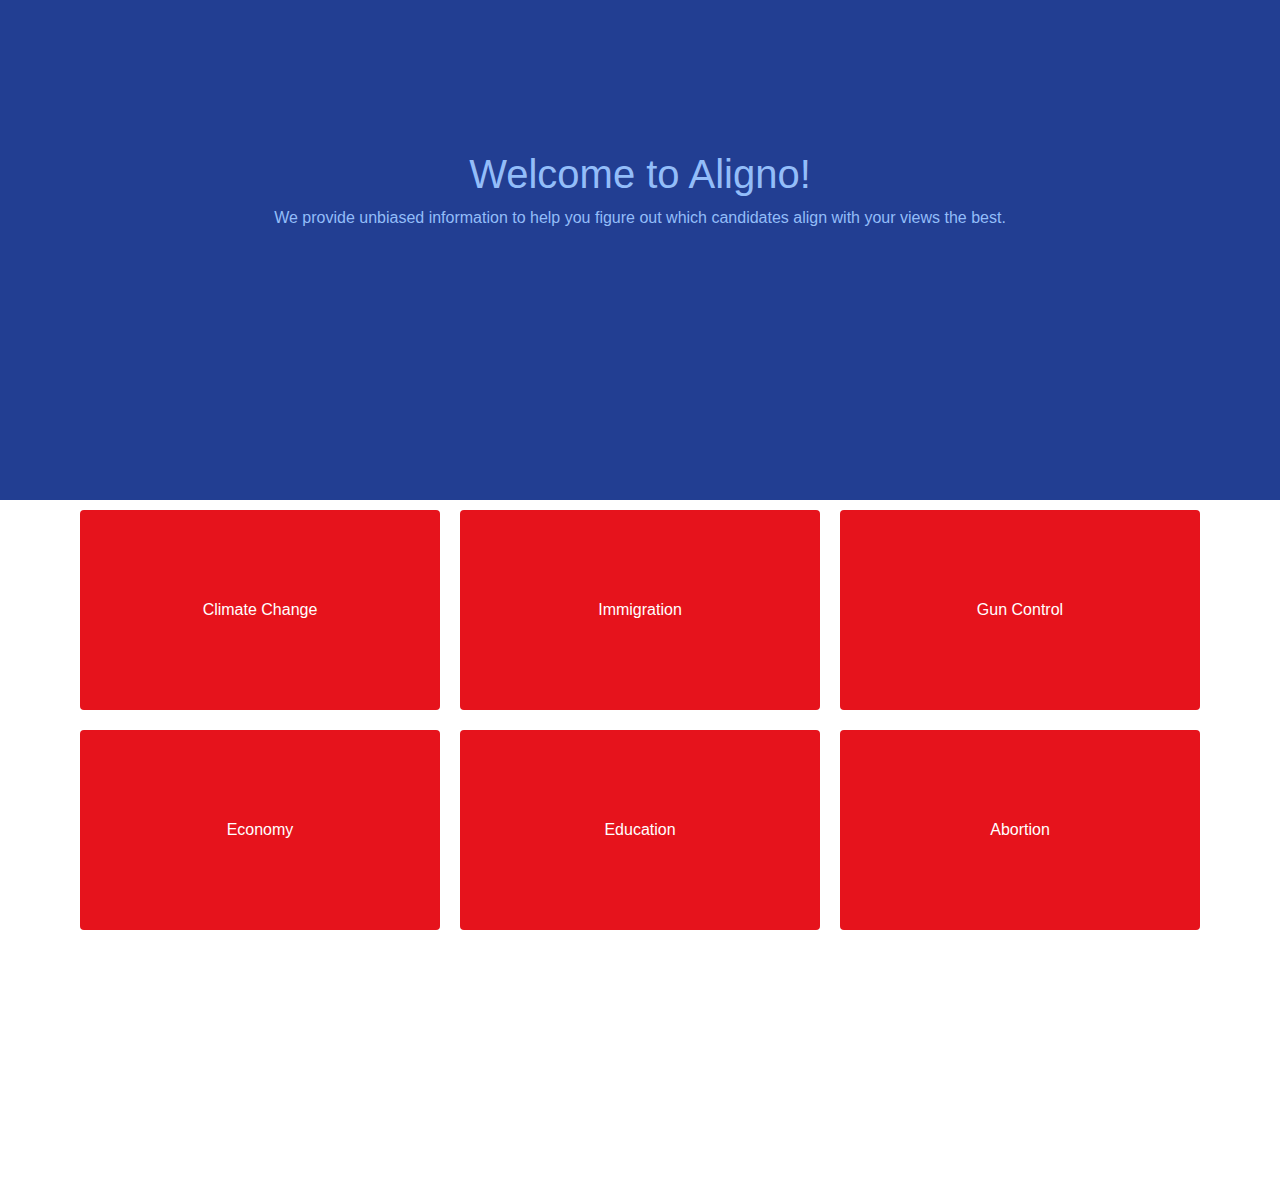
==== commit 78b6bbcc: "functional site" ====
--- a/templates/index.html
+++ b/templates/index.html
@@ -1,7 +1,7 @@
 <!DOCTYPE html>
 <html lang="en">
 <head>
-  <title>Bootstrap Example</title>
+  <title>Aligno.me | Home</title>
   <meta charset="utf-8">
   <meta name="viewport" content="width=device-width, initial-scale=1">
   <link rel="stylesheet" href="https://maxcdn.bootstrapcdn.com/bootstrap/4.4.1/css/bootstrap.min.css">
@@ -15,37 +15,65 @@
 <div class="text-center main">
   <div class="main-text">
     <h1>Welcome to Aligno!</h1>
-    <p>We provide</p> 
+    <p>We provide unbiased information to help you figure out which candidates align with your views the best.</p> 
   </div>
 </div>
-
 
   
 <div class="container topics-section">
   <div class="row">
     <div class="col-sm-4 topic-box">
-      <div class="topic-content">
-        <h3>Column 1</h3>
-        <p>Lorem ipsum dolor sit amet, consectetur adipisicing elit...</p>
-        <p>Ut enim ad minim veniam, quis nostrud exercitation ullamco laboris...</p>
-      </div>
+      <button class="btn btn-primary topic-content" onclick="relocate_climate()" role="button">
+        <span class="topic-text">Climate Change</span>
+      </button>
     </div>
     <div class="col-sm-4 topic-box">
-      <div class="topic-content">
-        <h3>Column 1</h3>
-        <p>Lorem ipsum dolor sit amet, consectetur adipisicing elit...</p>
-        <p>Ut enim ad minim veniam, quis nostrud exercitation ullamco laboris...</p>
-      </div>
+      <button class="btn btn-primary topic-content" onclick="relocate_immigration()" role="button">
+        <span class="topic-text">Immigration</span>
+      </button>
     </div>
     <div class="col-sm-4 topic-box">
-      <div class="topic-content">
-        <h3>Column 1</h3>
-        <p>Lorem ipsum dolor sit amet, consectetur adipisicing elit...</p>
-        <p>Ut enim ad minim veniam, quis nostrud exercitation ullamco laboris...</p>
-      </div>
+      <button class="btn btn-primary topic-content" onclick="relocate_gun()" role="button">
+        <span class="topic-text">Gun Control</span>
+      </button>
+    </div>
+  </div>
+  <div class="row">
+    <div class="col-sm-4 topic-box">
+      <button class="btn btn-primary topic-content" onclick="relocate_climate()" role="button">
+        <span class="topic-text">Economy</span>
+      </button>
+    </div>
+    <div class="col-sm-4 topic-box">
+      <button class="btn btn-primary topic-content" onclick="relocate_immigration()" role="button">
+        <span class="topic-text">Education</span>
+      </button>
+    </div>
+    <div class="col-sm-4 topic-box">
+      <button class="btn btn-primary topic-content" onclick="relocate_gun()" role="button">
+        <span class="topic-text">Abortion</span>
+      </button>
     </div>
   </div>
 </div>
 
 </body>
+
+<script>
+function relocate_immigration()
+{
+     location.href = "immigration.html";
+} 
+
+function relocate_gun()
+{
+     location.href = "GunControl.html";
+} 
+
+function relocate_climate()
+{
+     location.href = "climate.html";
+} 
+</script>
+
 </html>
--- a/static/css/style.css
+++ b/static/css/style.css
@@ -3,12 +3,12 @@
 /* Header of the Website */
 .main {
   height: 500px;
-  background-color: rgb(19, 94, 245);
+  background-color: #223e92;
 }
 
 .main-text {
   padding-top: 150px;
-  color: white;
+  color: #93bdf9;
 }
 
 
@@ -24,6 +24,17 @@
 }
 
 .topic-content {
-  background-color: rgb(224, 22, 4);
+  background-color: #e6131c;
+  border: #e6131c;
   padding: 5px;
+  width: 100%;
+  height: 200px;
+}
+
+.topic-text {
+  margin-top: 200px!important;
+}
+
+#c1 {
+  text-align: center;
 }